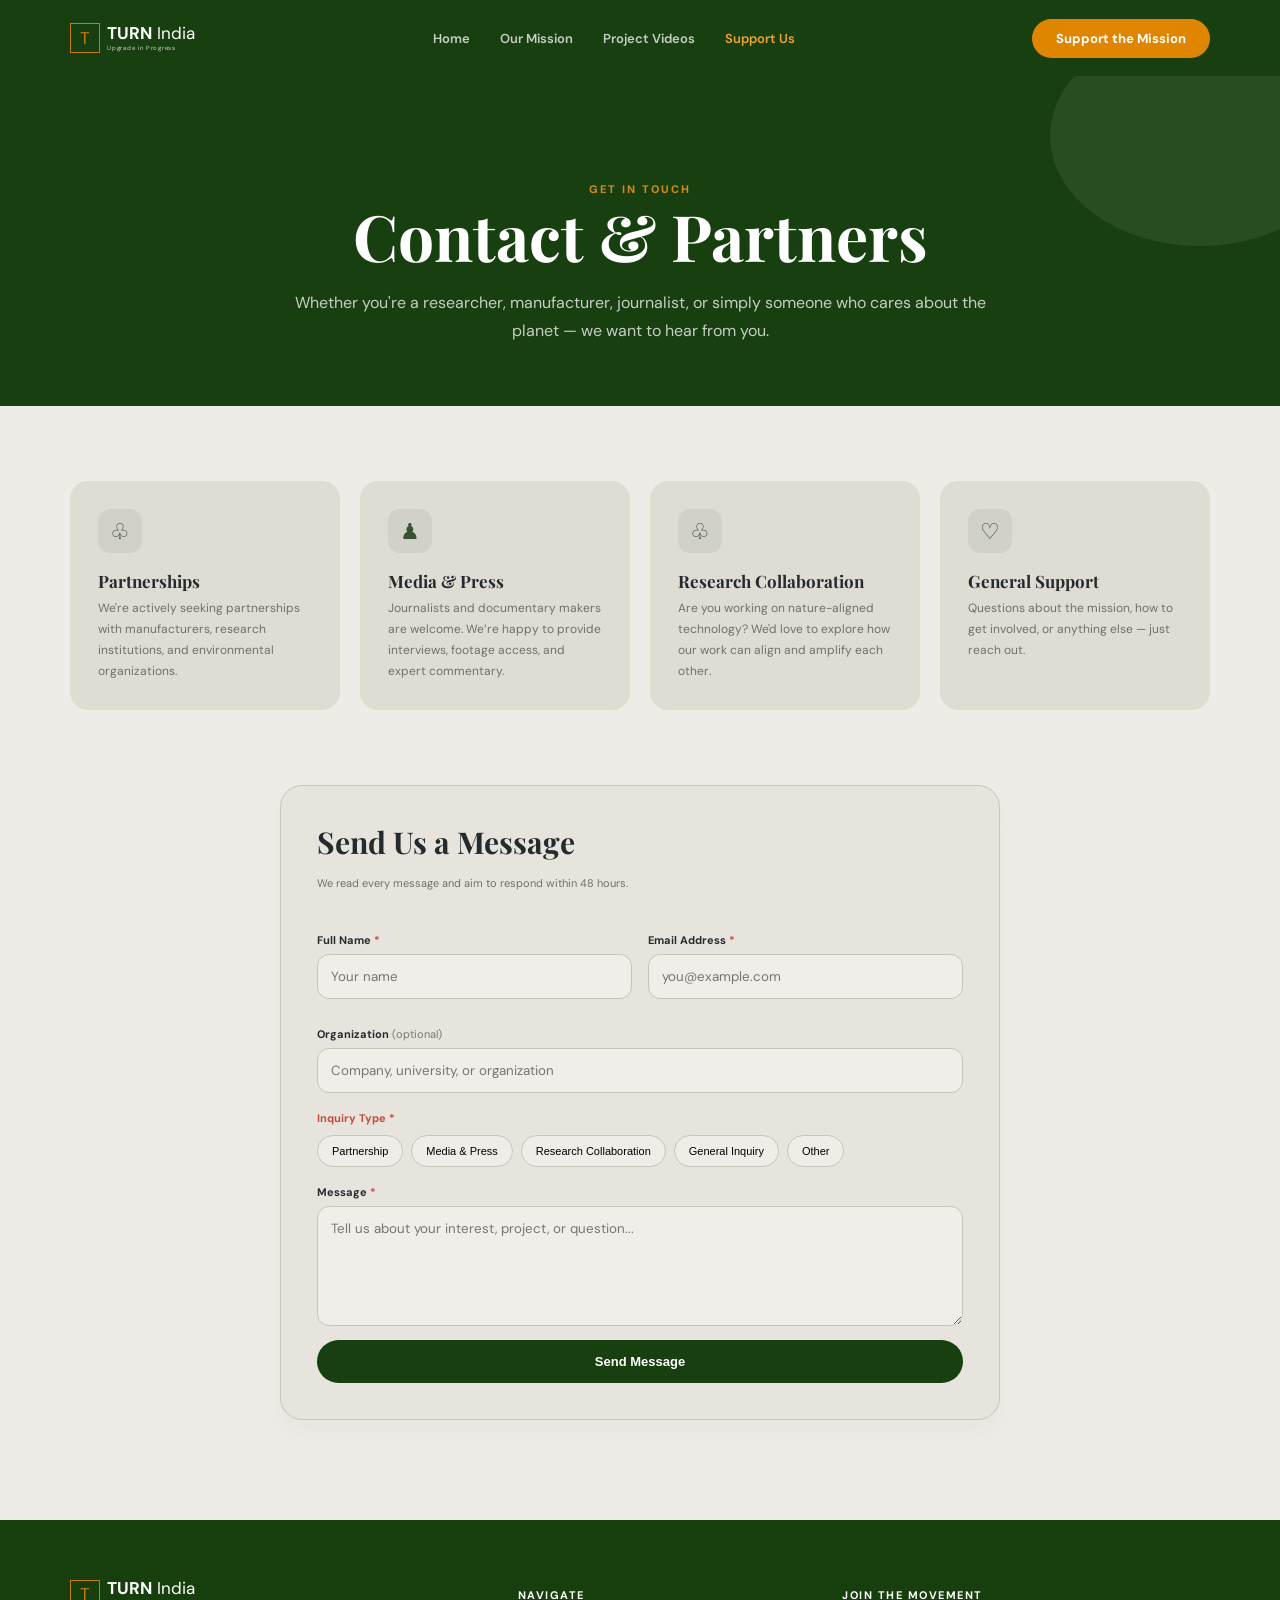
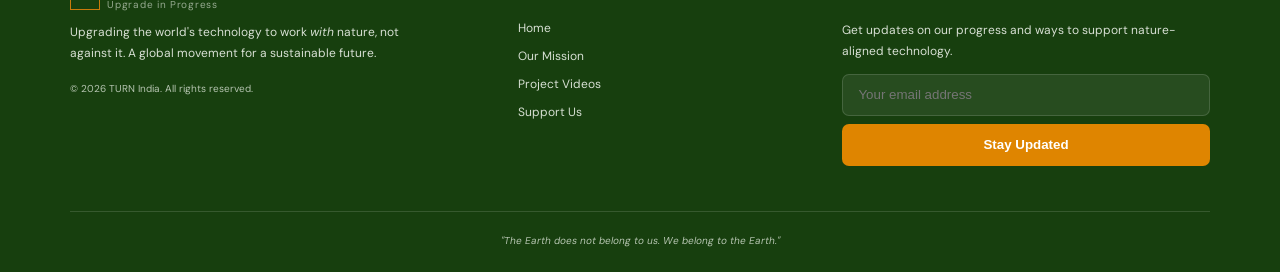
==== contact.html @ c49fe521 "HTML code set-up" ====
<!DOCTYPE html>
<html lang="en">
<head>
  <meta charset="UTF-8"><meta name="viewport" content="width=device-width, initial-scale=1.0">
  <title>Contact & Partners | TURN India</title>
  <meta content="width=device-width, initial-scale=1.0" name="viewport">
  <meta content="TURN India | Upgrade Technology Protect Nature." name="keywords">
  <meta content="A modern environmental technology movement." name="description">
  <!-- Favicon -->
  <link id="favicon" rel="shortcut icon" href="assets/favicon.png" type="image/x-png">
  <link rel="preconnect" href="https://fonts.googleapis.com"><link rel="preconnect" href="https://fonts.gstatic.com" crossorigin>
  <link href="https://fonts.googleapis.com/css2?family=DM+Sans:wght@400;500;600;700&family=Playfair+Display:wght@600;700;800&display=swap" rel="stylesheet">
  <link rel="stylesheet" href="assets/style.css">
</head>
<body>
<header class="navbar solid">
  <a class="brand" href="index.html"><span class="brand-mark">T</span><span><b>TURN</b> India<small>Upgrade in Progress</small></span></a>
  <button class="menu-toggle"><span></span><span></span></button>
  <nav><a href="index.html">Home</a><a href="index.html#mission">Our Mission</a><a href="index.html#project">Project Videos</a><a href="contact.html" class="active">Support Us</a></nav>
  <a class="btn btn-orange nav-cta" href="#message">Support the Mission</a>
</header>

<main>
<section class="contact-hero">
  <div class="shape"></div>
  <div class="center reveal">
    <span class="eyebrow">GET IN TOUCH</span><h1>Contact & Partners</h1>
    <p>Whether you're a researcher, manufacturer, journalist, or simply someone who cares about the planet — we want to hear from you.</p>
  </div>
</section>

<section class="contact-main section">
  <div class="contact-options">
    <div class="contact-option reveal"><div class="icon">♧</div><h3>Partnerships</h3><p>We're actively seeking partnerships with manufacturers, research institutions, and environmental organizations.</p></div>
    <div class="contact-option reveal delay-1"><div class="icon">♟</div><h3>Media & Press</h3><p>Journalists and documentary makers are welcome. We’re happy to provide interviews, footage access, and expert commentary.</p></div>
    <div class="contact-option reveal delay-2"><div class="icon">♧</div><h3>Research Collaboration</h3><p>Are you working on nature-aligned technology? We'd love to explore how our work can align and amplify each other.</p></div>
    <div class="contact-option reveal delay-3"><div class="icon">♡</div><h3>General Support</h3><p>Questions about the mission, how to get involved, or anything else — just reach out.</p></div>
  </div>

  <form id="message" class="contact-form reveal">
    <h2>Send Us a Message</h2><p>We read every message and aim to respond within 48 hours.</p>
    <div class="form-row"><label>Full Name <b>*</b><input type="text" name="name" placeholder="Your name" required></label><label>Email Address <b>*</b><input type="email" name="email" placeholder="you@example.com" required></label></div>
    <label>Organization <span>(optional)</span><input type="text" name="organization" placeholder="Company, university, or organization"></label>
    <div class="inquiry"><b>Inquiry Type *</b><div class="chips"><button type="button" data-type="Partnership">Partnership</button><button type="button" data-type="Media & Press">Media & Press</button><button type="button" data-type="Research Collaboration">Research Collaboration</button><button type="button" data-type="General Inquiry">General Inquiry</button><button type="button" data-type="Other">Other</button></div><input type="hidden" id="inquiryType" required></div>
    <label>Message <b>*</b><textarea name="message" placeholder="Tell us about your interest, project, or question..." required></textarea></label>
    <button class="btn btn-green full" type="submit">Send Message</button>
  </form>
</section>
</main>

<footer class="footer">
  <div class="footer-grid">
    <div><a class="brand" href="index.html"><span class="brand-mark">T</span><span><b>TURN</b> India<small>Upgrade in Progress</small></span></a><p>Upgrading the world's technology to work <i>with</i> nature, not against it. A global movement for a sustainable future.</p><small>© 2026 TURN India. All rights reserved.</small></div>
    <div><h4>NAVIGATE</h4><a href="index.html">Home</a><a href="index.html#mission">Our Mission</a><a href="index.html#project">Project Videos</a><a href="contact.html">Support Us</a></div>
    <div><h4>JOIN THE MOVEMENT</h4><p>Get updates on our progress and ways to support nature-aligned technology.</p><form class="newsletter"><input type="email" placeholder="Your email address" required><button>Stay Updated</button></form></div>
  </div><div class="footer-bottom"><i>"The Earth does not belong to us. We belong to the Earth."</i></div>
</footer>
<div class="toast" id="toast"></div>
<script src="https://code.jquery.com/jquery-3.7.1.min.js"></script><script src="assets/script.js"></script>
</body></html>
---- assets/style.css ----
*{box-sizing:border-box}html{scroll-behavior:smooth}:root{--green:#183f10;--green2:#245219;--cream:#eeece6;--cream2:#e4e0d7;--orange:#df8500;--text:#252a2d;--muted:#6e706d;--white:#fff}body{margin:0;font-family:"DM Sans",sans-serif;background:var(--cream);color:var(--text);overflow-x:hidden}h1,h2,h3{font-family:"Playfair Display",serif;line-height:1.04}h1{font-size:clamp(3rem,6vw,6.1rem);margin:.3rem 0 1.2rem}h2{font-size:clamp(2rem,3.8vw,3.6rem);margin:.35rem 0 1rem}p{line-height:1.75;color:var(--muted)}a{text-decoration:none;color:inherit}.navbar{height:76px;position:absolute;z-index:20;top:0;left:0;width:100%;padding:0 5.5%;display:flex;align-items:center;justify-content:space-between;color:#fff}.navbar.solid{position:relative;background:var(--green)}.brand{display:flex;align-items:center;gap:7px;font-size:17px;line-height:1}.brand-mark{width:30px;height:30px;border:1px solid currentColor;display:grid;place-items:center;color:#c97a0b}.brand small{display:block;font-size:6px;letter-spacing:.7px;margin-top:3px;opacity:.8}.navbar nav{display:flex;gap:30px;font-size:13px;font-weight:600}.navbar nav a{opacity:.75}.navbar nav a:hover,.navbar nav .active{opacity:1;color:#f3a229}.btn{border:0;border-radius:999px;padding:14px 28px;font-weight:700;font-size:13px;display:inline-flex;justify-content:center;align-items:center;cursor:pointer;transition:.3s transform,.3s box-shadow}.btn:hover{transform:translateY(-3px);box-shadow:0 10px 24px #0002}.btn-orange{background:var(--orange);color:#fff}.btn-green{background:var(--green);color:#fff}.btn-outline{border:1px solid #fff;background:#ffffff08;color:#fff}.nav-cta{padding:11px 24px}.nav-contact{display:none}.menu-toggle{display:none;background:none;border:0}.hero{min-height:680px;height:100vh;max-height:850px;color:#fff;position:relative;display:grid;place-items:center;text-align:center;overflow:hidden}.hero-bg{position:absolute;inset:0;background:url("https://images.unsplash.com/photo-1448375240586-882707db888b?auto=format&fit=crop&w=2200&q=90") center/cover;animation:slowZoom 18s ease-in-out infinite alternate}.hero-overlay{position:absolute;inset:0;background:linear-gradient(90deg,#12390cdd,#12390c99),radial-gradient(circle at 70% 40%,transparent,#061b06aa)}.hero-content{position:relative;z-index:2;max-width:820px;padding:100px 20px 30px}.hero-content p,.contact-hero p{max-width:700px;margin:auto;color:#f5f5f5c9;font-size:16px}.eyebrow{font-size:11px;color:#d38a1c;letter-spacing:2px;font-weight:800}.hero-actions{display:flex;gap:14px;justify-content:center;margin-top:30px}.scroll-note{position:absolute;bottom:30px;font-size:8px;letter-spacing:2px;opacity:.8}.scroll-note span{display:block;height:35px;border-left:1px solid #fff;margin:8px auto 0}.section{padding:100px max(5.5vw,28px)}.challenge{background:var(--cream);position:relative}.wave-top:before,.wave-both:before{content:"";position:absolute;top:-22px;left:-2%;width:104%;height:45px;background:var(--cream);border-radius:50% 48% 0 0/100% 100% 0 0}.two-col{display:grid;grid-template-columns:1fr 1fr;gap:70px;max-width:1200px;margin:auto}.two-col article{max-width:530px}.two-col blockquote{margin:20px 0;padding:0 0 0 18px;border-left:3px solid var(--orange);font:600 italic 20px/1.45 "Playfair Display",serif;color:#405040}.two-col blockquote.green{border-color:#3c5e27}.story-image{width:100%;height:235px;object-fit:cover;border-radius:13px;margin-top:20px}.dark-section{position:relative;background:linear-gradient(135deg,#173e0f,#214d18);color:#fff}.dark-section h2{color:#fff}.project{padding-bottom:120px}.center{text-align:center}.video-card{max-width:900px;height:500px;margin:40px auto 18px;background:#111316;border-radius:13px;display:grid;place-content:center;text-align:center;position:relative;overflow:hidden;box-shadow:0 20px 50px #0004}.video-card p{color:#9a9a9a;font-size:12px}.play-button{width:72px;height:72px;border-radius:50%;border:1px solid var(--orange);background:#d47a0818;color:var(--orange);font-size:22px;margin:auto;cursor:pointer;transition:.3s}.play-button:hover{transform:scale(1.12);background:#d47a0830}.video-caption{text-align:center;color:#d4d4d4;font-size:11px;max-width:500px;margin:auto}.stats{padding-top:75px;padding-bottom:75px}.stats-grid{display:grid;grid-template-columns:repeat(4,1fr);max-width:1100px;margin:55px auto 0;text-align:center}.stat strong{display:block;font:700 40px "Playfair Display",serif;color:#b97619}.stat span{font-size:10px;color:#777}.support{display:grid;grid-template-columns:1.2fr .8fr;gap:90px;align-items:center;position:relative;background:var(--cream2)}.support-copy{max-width:680px}.support-card{background:#f4f1eb;padding:40px;border-radius:14px;text-align:center;box-shadow:0 10px 24px #0002}.support-card h3{font-size:25px}.support-card small{font-size:9px;color:#777;display:block;margin-top:14px}.full{width:100%}.footer{background:#173f0e;color:#fff;padding:60px 5.5% 25px}.footer-grid{display:grid;grid-template-columns:1.2fr .8fr 1.2fr;gap:80px;max-width:1400px;margin:auto}.footer p{font-size:12px;color:#d8e0d4}.footer small{font-size:10px;color:#b6c5b1}.footer h4{font-size:11px;letter-spacing:1.5px;margin:8px 0 18px}.footer-grid>div:nth-child(2) a{display:block;font-size:12px;margin:12px 0;color:#d6dfd2}.newsletter{display:grid;gap:8px}.newsletter input{height:42px;border:1px solid #ffffff24;background:#ffffff12;border-radius:7px;padding:0 15px;color:#fff}.newsletter button{height:42px;border:0;border-radius:7px;background:var(--orange);color:#fff;font-weight:700;cursor:pointer}.footer-bottom{border-top:1px solid #ffffff22;margin-top:45px;padding-top:22px;text-align:center;font-size:10px;color:#b6c5b1}.contact-hero{min-height:330px;background:var(--green);color:#fff;display:grid;place-items:center;position:relative;overflow:hidden;padding:100px 20px 60px}.contact-hero h1{font-size:clamp(3rem,5vw,5.4rem)}.contact-hero .shape{position:absolute;width:300px;height:220px;border-radius:50%;right:-70px;top:-50px;background:#ffffff12}.contact-main{background:var(--cream);padding-top:75px}.contact-options{display:grid;grid-template-columns:repeat(4,1fr);gap:20px;max-width:1300px;margin:0 auto 75px}.contact-option{background:#dfdcd4;padding:28px;border-radius:18px;min-height:220px;transition:.3s}.contact-option:hover{transform:translateY(-7px);box-shadow:0 15px 30px #0001}.contact-option .icon{width:44px;height:44px;border-radius:12px;background:#d1d0c9;color:#38512f;display:grid;place-items:center;font-size:22px}.contact-option h3{font-size:17px;margin:20px 0 7px}.contact-option p{font-size:12px;margin:0}.contact-form{max-width:720px;margin:auto;border:1px solid #c9c5ba;border-radius:22px;padding:36px;background:#e7e4dd;box-shadow:0 12px 25px #00000008}.contact-form h2{font-size:30px}.contact-form>p{font-size:11px;margin-bottom:25px}.contact-form label{display:block;font-size:11px;font-weight:700;margin:14px 0}.contact-form b{color:#c54b3f}.contact-form label span{font-weight:400;color:#777}.form-row{display:grid;grid-template-columns:1fr 1fr;gap:16px}.contact-form input,.contact-form textarea{display:block;width:100%;border:1px solid #c7c3ba;background:#f0eee9;border-radius:12px;margin-top:7px;padding:13px;color:#333;font-family:inherit}.contact-form textarea{height:120px;resize:vertical}.inquiry{font-size:11px;margin:18px 0}.chips{display:flex;flex-wrap:wrap;gap:8px;margin-top:10px}.chips button{border:1px solid #c9c5bc;background:#efede8;border-radius:999px;padding:9px 14px;font-size:11px;cursor:pointer;transition:.25s}.chips button.selected{background:var(--green);color:#fff;border-color:var(--green)}.toast{position:fixed;right:25px;bottom:25px;background:#173f0e;color:#fff;padding:15px 22px;border-radius:10px;transform:translateY(100px);opacity:0;transition:.35s;z-index:100}.toast.show{transform:translateY(0);opacity:1}.reveal{opacity:0;transform:translateY(30px);transition:opacity .8s ease,transform .8s ease}.reveal.visible{opacity:1;transform:none}.delay-1{transition-delay:.12s}.delay-2{transition-delay:.24s}.delay-3{transition-delay:.36s}@keyframes slowZoom{from{transform:scale(1)}to{transform:scale(1.1)}}@media(max-width:900px){.navbar{padding:0 25px}.navbar nav{position:fixed;top:76px;left:0;right:0;background:#173f0e;display:none;flex-direction:column;padding:25px}.navbar nav.open{display:flex}.menu-toggle{display:block}.menu-toggle span{display:block;width:24px;border-top:2px solid #fff;margin:5px}.nav-cta{display:none}.two-col,.support{grid-template-columns:1fr;gap:50px}.contact-options{grid-template-columns:1fr 1fr}.stats-grid{grid-template-columns:1fr 1fr;gap:35px}.footer-grid{grid-template-columns:1fr 1fr;gap:45px}.footer-grid>div:last-child{grid-column:1/-1}.video-card{height:390px}}@media(max-width:600px){h1{font-size:3rem}.section{padding:70px 22px}.hero{min-height:640px}.hero-content p{font-size:14px}.hero-actions{flex-direction:column;align-items:center}.btn{min-width:210px}.contact-options{grid-template-columns:1fr}.form-row{grid-template-columns:1fr}.contact-form{padding:25px 18px}.footer-grid{grid-template-columns:1fr}.footer-grid>div:last-child{grid-column:auto}.video-card{height:300px}.navbar nav{gap:20px}.story-image{height:200px}.support-card{padding:30px 20px}}
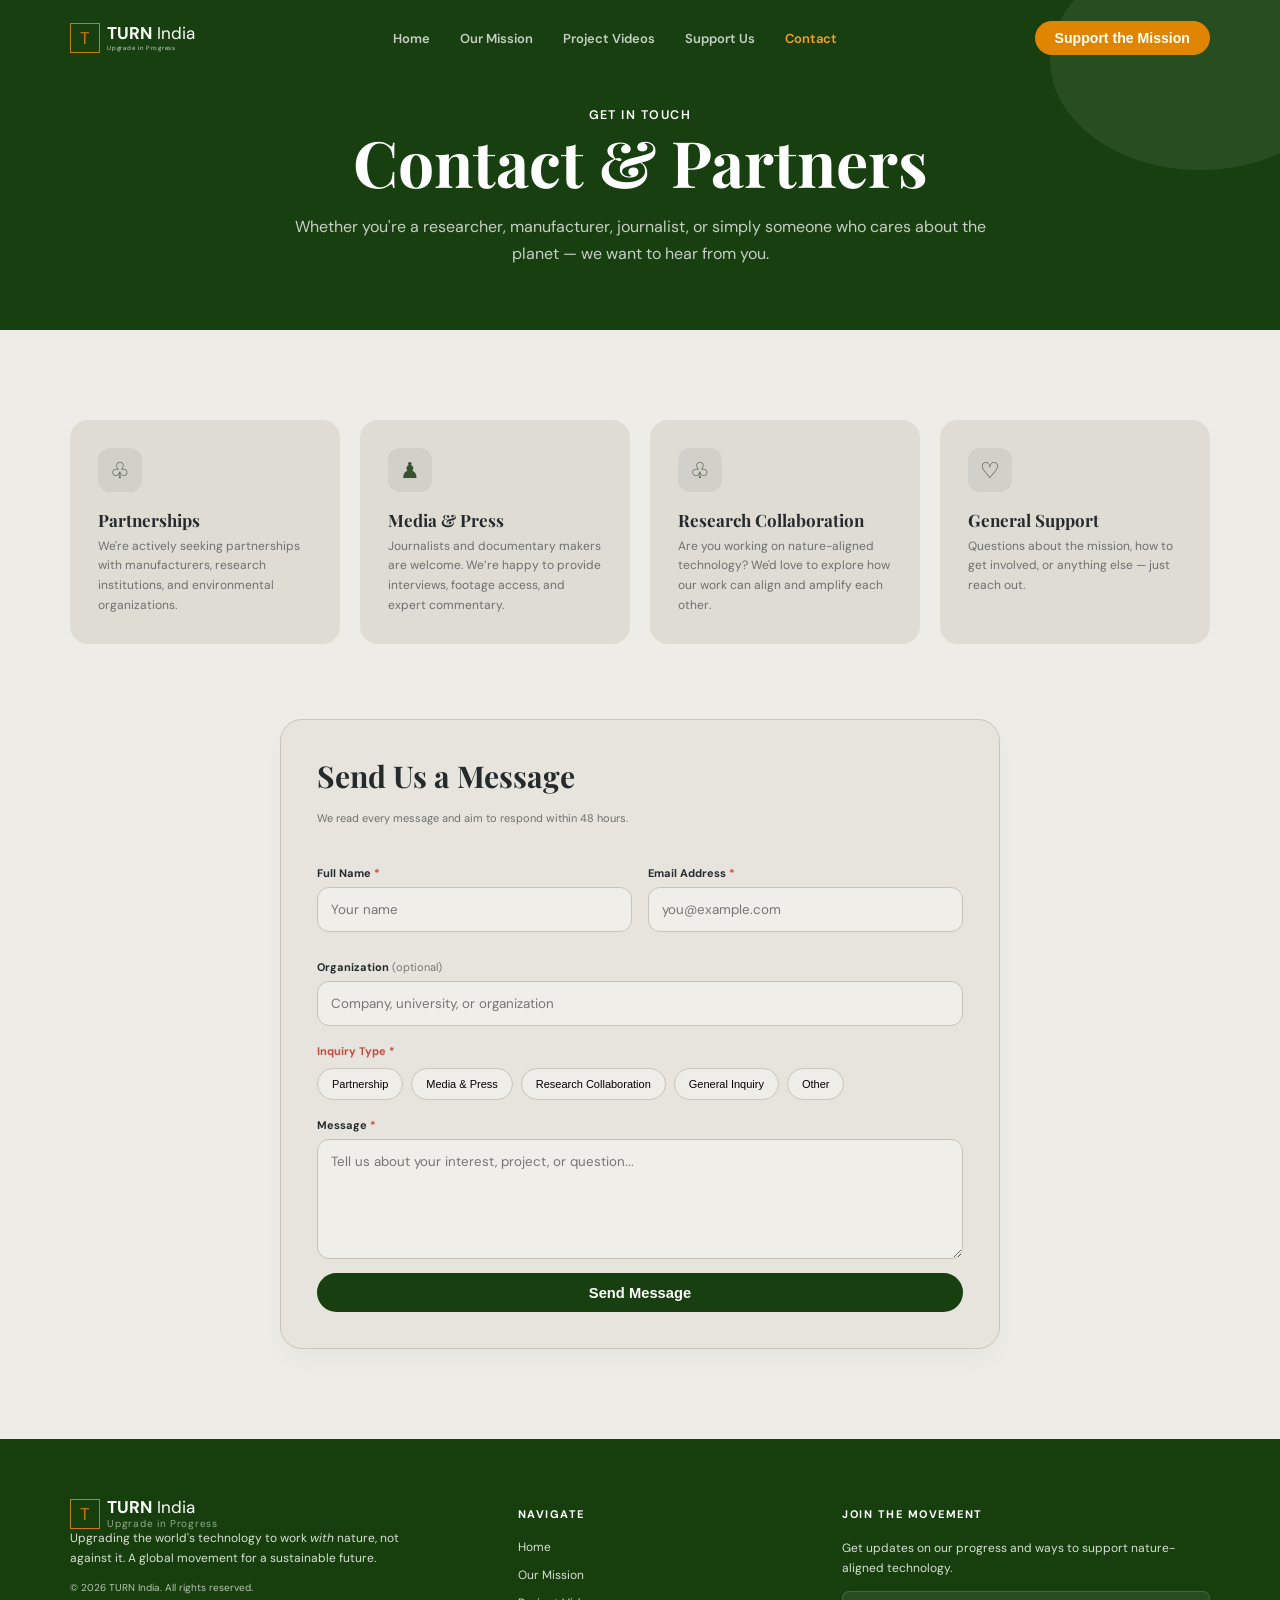
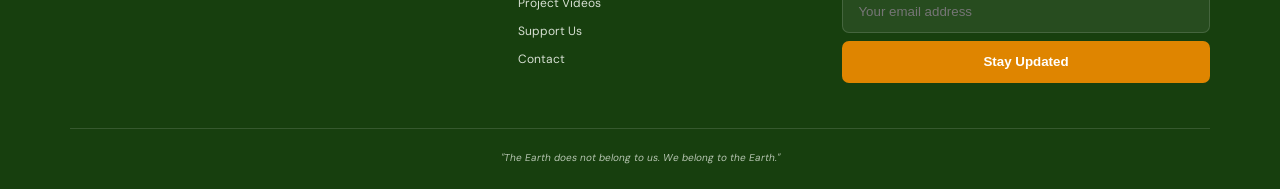
==== commit 7781df64: "Add project files and media" ====
--- a/contact.html
+++ b/contact.html
@@ -1,60 +1,148 @@
 <!DOCTYPE html>
 <html lang="en">
+
 <head>
-  <meta charset="UTF-8"><meta name="viewport" content="width=device-width, initial-scale=1.0">
+  <meta charset="UTF-8">
+  <meta name="viewport" content="width=device-width, initial-scale=1.0">
   <title>Contact & Partners | TURN India</title>
   <meta content="width=device-width, initial-scale=1.0" name="viewport">
   <meta content="TURN India | Upgrade Technology Protect Nature." name="keywords">
   <meta content="A modern environmental technology movement." name="description">
   <!-- Favicon -->
   <link id="favicon" rel="shortcut icon" href="assets/favicon.png" type="image/x-png">
-  <link rel="preconnect" href="https://fonts.googleapis.com"><link rel="preconnect" href="https://fonts.gstatic.com" crossorigin>
-  <link href="https://fonts.googleapis.com/css2?family=DM+Sans:wght@400;500;600;700&family=Playfair+Display:wght@600;700;800&display=swap" rel="stylesheet">
+  <link rel="preconnect" href="https://fonts.googleapis.com">
+  <link rel="preconnect" href="https://fonts.gstatic.com" crossorigin>
+  <link
+    href="https://fonts.googleapis.com/css2?family=DM+Sans:wght@400;500;600;700&family=Playfair+Display:wght@600;700;800&display=swap"
+    rel="stylesheet">
   <link rel="stylesheet" href="assets/style.css">
 </head>
+
 <body>
-<header class="navbar solid">
-  <a class="brand" href="index.html"><span class="brand-mark">T</span><span><b>TURN</b> India<small>Upgrade in Progress</small></span></a>
-  <button class="menu-toggle"><span></span><span></span></button>
-  <nav><a href="index.html">Home</a><a href="index.html#mission">Our Mission</a><a href="index.html#project">Project Videos</a><a href="contact.html" class="active">Support Us</a></nav>
-  <a class="btn btn-orange nav-cta" href="#message">Support the Mission</a>
-</header>
+  <header class="navbar">
+    <!-- <header class="navbar solid"></header> -->
+    <a class="brand" href="index.html"><span class="brand-mark">T</span><span><b>TURN</b> India<small>Upgrade in
+          Progress</small></span></a>
+    <button class="menu-toggle"><span></span><span></span></button>
+    <nav>
+      <a href="index.html">Home</a>
+      <a href="mission.html">Our Mission</a>
+      <a href="videos.html">Project Videos</a>
+      <a href="support.html">Support Us</a>
+      <a href="contact.html"  class="active">Contact</a>
+    </nav>
+      
+    <a class="btn btn-orange nav-cta" href="support.html">Support the Mission</a>
+  </header>
 
-<main>
-<section class="contact-hero">
-  <div class="shape"></div>
-  <div class="center reveal">
-    <span class="eyebrow">GET IN TOUCH</span><h1>Contact & Partners</h1>
-    <p>Whether you're a researcher, manufacturer, journalist, or simply someone who cares about the planet — we want to hear from you.</p>
-  </div>
-</section>
+  <main>
+    <section class="contact-hero">
+      <div class="shape"></div>
+      <div class="center reveal">
+        <span class="eyebrow">GET IN TOUCH</span>
+        <h1>Contact & Partners</h1>
+        <p>Whether you're a researcher, manufacturer, journalist, or simply someone who cares about the planet — we want
+          to hear from you.</p>
+      </div>
+    </section>
 
-<section class="contact-main section">
-  <div class="contact-options">
-    <div class="contact-option reveal"><div class="icon">♧</div><h3>Partnerships</h3><p>We're actively seeking partnerships with manufacturers, research institutions, and environmental organizations.</p></div>
-    <div class="contact-option reveal delay-1"><div class="icon">♟</div><h3>Media & Press</h3><p>Journalists and documentary makers are welcome. We’re happy to provide interviews, footage access, and expert commentary.</p></div>
-    <div class="contact-option reveal delay-2"><div class="icon">♧</div><h3>Research Collaboration</h3><p>Are you working on nature-aligned technology? We'd love to explore how our work can align and amplify each other.</p></div>
-    <div class="contact-option reveal delay-3"><div class="icon">♡</div><h3>General Support</h3><p>Questions about the mission, how to get involved, or anything else — just reach out.</p></div>
-  </div>
+    <section class="contact-main section">
+      <div class="contact-options">
+        <div class="contact-option reveal">
+          <div class="icon">♧</div>
+          <h3>Partnerships</h3>
+          <p>We're actively seeking partnerships with manufacturers, research institutions, and environmental
+            organizations.</p>
+        </div>
+        <div class="contact-option reveal delay-1">
+          <div class="icon">♟</div>
+          <h3>Media & Press</h3>
+          <p>Journalists and documentary makers are welcome. We’re happy to provide interviews, footage access, and
+            expert commentary.</p>
+        </div>
+        <div class="contact-option reveal delay-2">
+          <div class="icon">♧</div>
+          <h3>Research Collaboration</h3>
+          <p>Are you working on nature-aligned technology? We'd love to explore how our work can align and amplify each
+            other.</p>
+        </div>
+        <div class="contact-option reveal delay-3">
+          <div class="icon">♡</div>
+          <h3>General Support</h3>
+          <p>Questions about the mission, how to get involved, or anything else — just reach out.</p>
+        </div>
+      </div>
 
-  <form id="message" class="contact-form reveal">
-    <h2>Send Us a Message</h2><p>We read every message and aim to respond within 48 hours.</p>
-    <div class="form-row"><label>Full Name <b>*</b><input type="text" name="name" placeholder="Your name" required></label><label>Email Address <b>*</b><input type="email" name="email" placeholder="you@example.com" required></label></div>
-    <label>Organization <span>(optional)</span><input type="text" name="organization" placeholder="Company, university, or organization"></label>
-    <div class="inquiry"><b>Inquiry Type *</b><div class="chips"><button type="button" data-type="Partnership">Partnership</button><button type="button" data-type="Media & Press">Media & Press</button><button type="button" data-type="Research Collaboration">Research Collaboration</button><button type="button" data-type="General Inquiry">General Inquiry</button><button type="button" data-type="Other">Other</button></div><input type="hidden" id="inquiryType" required></div>
-    <label>Message <b>*</b><textarea name="message" placeholder="Tell us about your interest, project, or question..." required></textarea></label>
-    <button class="btn btn-green full" type="submit">Send Message</button>
-  </form>
-</section>
-</main>
+      <form id="message" class="contact-form reveal">
+        <h2>Send Us a Message</h2>
+        <p>We read every message and aim to respond within 48 hours.</p>
+        <div class="form-row"><label>Full Name <b>*</b><input type="text" name="name" placeholder="Your name"
+              required></label><label>Email Address <b>*</b><input type="email" name="email"
+              placeholder="you@example.com" required></label></div>
+        <label>Organization <span>(optional)</span><input type="text" name="organization"
+            placeholder="Company, university, or organization"></label>
+        <div class="inquiry"><b>Inquiry Type *</b>
+          <div class="chips"><button type="button" data-type="Partnership">Partnership</button><button type="button"
+              data-type="Media & Press">Media & Press</button><button type="button"
+              data-type="Research Collaboration">Research Collaboration</button><button type="button"
+              data-type="General Inquiry">General Inquiry</button><button type="button" data-type="Other">Other</button>
+          </div><input type="hidden" id="inquiryType" required>
+        </div>
+        <label>Message <b>*</b><textarea name="message"
+            placeholder="Tell us about your interest, project, or question..." required></textarea></label>
+        <button class="btn btn-green full" type="submit">Send Message</button>
+      </form>
+    </section>
+  </main>
 
-<footer class="footer">
-  <div class="footer-grid">
-    <div><a class="brand" href="index.html"><span class="brand-mark">T</span><span><b>TURN</b> India<small>Upgrade in Progress</small></span></a><p>Upgrading the world's technology to work <i>with</i> nature, not against it. A global movement for a sustainable future.</p><small>© 2026 TURN India. All rights reserved.</small></div>
-    <div><h4>NAVIGATE</h4><a href="index.html">Home</a><a href="index.html#mission">Our Mission</a><a href="index.html#project">Project Videos</a><a href="contact.html">Support Us</a></div>
-    <div><h4>JOIN THE MOVEMENT</h4><p>Get updates on our progress and ways to support nature-aligned technology.</p><form class="newsletter"><input type="email" placeholder="Your email address" required><button>Stay Updated</button></form></div>
-  </div><div class="footer-bottom"><i>"The Earth does not belong to us. We belong to the Earth."</i></div>
-</footer>
-<div class="toast" id="toast"></div>
-<script src="https://code.jquery.com/jquery-3.7.1.min.js"></script><script src="assets/script.js"></script>
-</body></html>+  <!-- <footer class="footer">
+    <div class="footer-grid">
+      <div><a class="brand" href="index.html"><span class="brand-mark">T</span><span><b>TURN</b> India<small>Upgrade in
+              Progress</small></span></a>
+        <p>Upgrading the world's technology to work <i>with</i> nature, not against it. A global movement for a
+          sustainable future.</p><small>© 2026 TURN India. All rights reserved.</small>
+      </div>
+      <div>
+        <h4>NAVIGATE</h4><a href="index.html">Home</a><a href="index.html#mission">Our Mission</a><a
+          href="index.html#project">Project Videos</a><a href="contact.html">Support Us</a>
+      </div>
+      <div>
+        <h4>JOIN THE MOVEMENT</h4>
+        <p>Get updates on our progress and ways to support nature-aligned technology.</p>
+        <form class="newsletter"><input type="email" placeholder="Your email address" required><button>Stay
+            Updated</button></form>
+      </div>
+    </div>
+    <div class="footer-bottom"><i>"The Earth does not belong to us. We belong to the Earth."</i></div>
+  </footer> -->
+  <footer class="footer">
+    <div class="footer-grid">
+      <div><a class="brand" href="index.html"><span class="brand-mark">T</span><span><b>TURN</b> India<small>Upgrade in
+              Progress</small></span></a>
+        <p>Upgrading the world's technology to work <i>with</i> nature, not against it. A global movement for a
+          sustainable future.</p><small>© 2026 TURN India. All rights reserved.</small>
+      </div>
+      <div>
+        <h4>NAVIGATE</h4>
+        <a href="index.html">Home</a>
+        <a href="mission.html">Our Mission</a>
+        <a href="videos.html">Project Videos</a>
+          <a href="support.html">Support Us</a>
+          <a href="contact.html">Contact</a>
+      </div>
+      <div>
+        <h4>JOIN THE MOVEMENT</h4>
+        <p>Get updates on our progress and ways to support nature-aligned technology.</p>
+        <form class="newsletter"><input type="email" placeholder="Your email address" required><button>Stay
+            Updated</button></form>
+      </div>
+    </div>
+    <div class="footer-bottom"><i>"The Earth does not belong to us. We belong to the Earth."</i></div>
+  </footer>
+  <div class="toast" id="toast"></div>
+  <div class="toast" id="toast"></div>
+  <script src="https://code.jquery.com/jquery-3.7.1.min.js"></script>
+  <script src="assets/script.js"></script>
+</body>
+
+</html>
--- a/assets/style.css
+++ b/assets/style.css
@@ -1 +1,1428 @@
-*{box-sizing:border-box}html{scroll-behavior:smooth}:root{--green:#183f10;--green2:#245219;--cream:#eeece6;--cream2:#e4e0d7;--orange:#df8500;--text:#252a2d;--muted:#6e706d;--white:#fff}body{margin:0;font-family:"DM Sans",sans-serif;background:var(--cream);color:var(--text);overflow-x:hidden}h1,h2,h3{font-family:"Playfair Display",serif;line-height:1.04}h1{font-size:clamp(3rem,6vw,6.1rem);margin:.3rem 0 1.2rem}h2{font-size:clamp(2rem,3.8vw,3.6rem);margin:.35rem 0 1rem}p{line-height:1.75;color:var(--muted)}a{text-decoration:none;color:inherit}.navbar{height:76px;position:absolute;z-index:20;top:0;left:0;width:100%;padding:0 5.5%;display:flex;align-items:center;justify-content:space-between;color:#fff}.navbar.solid{position:relative;background:var(--green)}.brand{display:flex;align-items:center;gap:7px;font-size:17px;line-height:1}.brand-mark{width:30px;height:30px;border:1px solid currentColor;display:grid;place-items:center;color:#c97a0b}.brand small{display:block;font-size:6px;letter-spacing:.7px;margin-top:3px;opacity:.8}.navbar nav{display:flex;gap:30px;font-size:13px;font-weight:600}.navbar nav a{opacity:.75}.navbar nav a:hover,.navbar nav .active{opacity:1;color:#f3a229}.btn{border:0;border-radius:999px;padding:14px 28px;font-weight:700;font-size:13px;display:inline-flex;justify-content:center;align-items:center;cursor:pointer;transition:.3s transform,.3s box-shadow}.btn:hover{transform:translateY(-3px);box-shadow:0 10px 24px #0002}.btn-orange{background:var(--orange);color:#fff}.btn-green{background:var(--green);color:#fff}.btn-outline{border:1px solid #fff;background:#ffffff08;color:#fff}.nav-cta{padding:11px 24px}.nav-contact{display:none}.menu-toggle{display:none;background:none;border:0}.hero{min-height:680px;height:100vh;max-height:850px;color:#fff;position:relative;display:grid;place-items:center;text-align:center;overflow:hidden}.hero-bg{position:absolute;inset:0;background:url("https://images.unsplash.com/photo-1448375240586-882707db888b?auto=format&fit=crop&w=2200&q=90") center/cover;animation:slowZoom 18s ease-in-out infinite alternate}.hero-overlay{position:absolute;inset:0;background:linear-gradient(90deg,#12390cdd,#12390c99),radial-gradient(circle at 70% 40%,transparent,#061b06aa)}.hero-content{position:relative;z-index:2;max-width:820px;padding:100px 20px 30px}.hero-content p,.contact-hero p{max-width:700px;margin:auto;color:#f5f5f5c9;font-size:16px}.eyebrow{font-size:11px;color:#d38a1c;letter-spacing:2px;font-weight:800}.hero-actions{display:flex;gap:14px;justify-content:center;margin-top:30px}.scroll-note{position:absolute;bottom:30px;font-size:8px;letter-spacing:2px;opacity:.8}.scroll-note span{display:block;height:35px;border-left:1px solid #fff;margin:8px auto 0}.section{padding:100px max(5.5vw,28px)}.challenge{background:var(--cream);position:relative}.wave-top:before,.wave-both:before{content:"";position:absolute;top:-22px;left:-2%;width:104%;height:45px;background:var(--cream);border-radius:50% 48% 0 0/100% 100% 0 0}.two-col{display:grid;grid-template-columns:1fr 1fr;gap:70px;max-width:1200px;margin:auto}.two-col article{max-width:530px}.two-col blockquote{margin:20px 0;padding:0 0 0 18px;border-left:3px solid var(--orange);font:600 italic 20px/1.45 "Playfair Display",serif;color:#405040}.two-col blockquote.green{border-color:#3c5e27}.story-image{width:100%;height:235px;object-fit:cover;border-radius:13px;margin-top:20px}.dark-section{position:relative;background:linear-gradient(135deg,#173e0f,#214d18);color:#fff}.dark-section h2{color:#fff}.project{padding-bottom:120px}.center{text-align:center}.video-card{max-width:900px;height:500px;margin:40px auto 18px;background:#111316;border-radius:13px;display:grid;place-content:center;text-align:center;position:relative;overflow:hidden;box-shadow:0 20px 50px #0004}.video-card p{color:#9a9a9a;font-size:12px}.play-button{width:72px;height:72px;border-radius:50%;border:1px solid var(--orange);background:#d47a0818;color:var(--orange);font-size:22px;margin:auto;cursor:pointer;transition:.3s}.play-button:hover{transform:scale(1.12);background:#d47a0830}.video-caption{text-align:center;color:#d4d4d4;font-size:11px;max-width:500px;margin:auto}.stats{padding-top:75px;padding-bottom:75px}.stats-grid{display:grid;grid-template-columns:repeat(4,1fr);max-width:1100px;margin:55px auto 0;text-align:center}.stat strong{display:block;font:700 40px "Playfair Display",serif;color:#b97619}.stat span{font-size:10px;color:#777}.support{display:grid;grid-template-columns:1.2fr .8fr;gap:90px;align-items:center;position:relative;background:var(--cream2)}.support-copy{max-width:680px}.support-card{background:#f4f1eb;padding:40px;border-radius:14px;text-align:center;box-shadow:0 10px 24px #0002}.support-card h3{font-size:25px}.support-card small{font-size:9px;color:#777;display:block;margin-top:14px}.full{width:100%}.footer{background:#173f0e;color:#fff;padding:60px 5.5% 25px}.footer-grid{display:grid;grid-template-columns:1.2fr .8fr 1.2fr;gap:80px;max-width:1400px;margin:auto}.footer p{font-size:12px;color:#d8e0d4}.footer small{font-size:10px;color:#b6c5b1}.footer h4{font-size:11px;letter-spacing:1.5px;margin:8px 0 18px}.footer-grid>div:nth-child(2) a{display:block;font-size:12px;margin:12px 0;color:#d6dfd2}.newsletter{display:grid;gap:8px}.newsletter input{height:42px;border:1px solid #ffffff24;background:#ffffff12;border-radius:7px;padding:0 15px;color:#fff}.newsletter button{height:42px;border:0;border-radius:7px;background:var(--orange);color:#fff;font-weight:700;cursor:pointer}.footer-bottom{border-top:1px solid #ffffff22;margin-top:45px;padding-top:22px;text-align:center;font-size:10px;color:#b6c5b1}.contact-hero{min-height:330px;background:var(--green);color:#fff;display:grid;place-items:center;position:relative;overflow:hidden;padding:100px 20px 60px}.contact-hero h1{font-size:clamp(3rem,5vw,5.4rem)}.contact-hero .shape{position:absolute;width:300px;height:220px;border-radius:50%;right:-70px;top:-50px;background:#ffffff12}.contact-main{background:var(--cream);padding-top:75px}.contact-options{display:grid;grid-template-columns:repeat(4,1fr);gap:20px;max-width:1300px;margin:0 auto 75px}.contact-option{background:#dfdcd4;padding:28px;border-radius:18px;min-height:220px;transition:.3s}.contact-option:hover{transform:translateY(-7px);box-shadow:0 15px 30px #0001}.contact-option .icon{width:44px;height:44px;border-radius:12px;background:#d1d0c9;color:#38512f;display:grid;place-items:center;font-size:22px}.contact-option h3{font-size:17px;margin:20px 0 7px}.contact-option p{font-size:12px;margin:0}.contact-form{max-width:720px;margin:auto;border:1px solid #c9c5ba;border-radius:22px;padding:36px;background:#e7e4dd;box-shadow:0 12px 25px #00000008}.contact-form h2{font-size:30px}.contact-form>p{font-size:11px;margin-bottom:25px}.contact-form label{display:block;font-size:11px;font-weight:700;margin:14px 0}.contact-form b{color:#c54b3f}.contact-form label span{font-weight:400;color:#777}.form-row{display:grid;grid-template-columns:1fr 1fr;gap:16px}.contact-form input,.contact-form textarea{display:block;width:100%;border:1px solid #c7c3ba;background:#f0eee9;border-radius:12px;margin-top:7px;padding:13px;color:#333;font-family:inherit}.contact-form textarea{height:120px;resize:vertical}.inquiry{font-size:11px;margin:18px 0}.chips{display:flex;flex-wrap:wrap;gap:8px;margin-top:10px}.chips button{border:1px solid #c9c5bc;background:#efede8;border-radius:999px;padding:9px 14px;font-size:11px;cursor:pointer;transition:.25s}.chips button.selected{background:var(--green);color:#fff;border-color:var(--green)}.toast{position:fixed;right:25px;bottom:25px;background:#173f0e;color:#fff;padding:15px 22px;border-radius:10px;transform:translateY(100px);opacity:0;transition:.35s;z-index:100}.toast.show{transform:translateY(0);opacity:1}.reveal{opacity:0;transform:translateY(30px);transition:opacity .8s ease,transform .8s ease}.reveal.visible{opacity:1;transform:none}.delay-1{transition-delay:.12s}.delay-2{transition-delay:.24s}.delay-3{transition-delay:.36s}@keyframes slowZoom{from{transform:scale(1)}to{transform:scale(1.1)}}@media(max-width:900px){.navbar{padding:0 25px}.navbar nav{position:fixed;top:76px;left:0;right:0;background:#173f0e;display:none;flex-direction:column;padding:25px}.navbar nav.open{display:flex}.menu-toggle{display:block}.menu-toggle span{display:block;width:24px;border-top:2px solid #fff;margin:5px}.nav-cta{display:none}.two-col,.support{grid-template-columns:1fr;gap:50px}.contact-options{grid-template-columns:1fr 1fr}.stats-grid{grid-template-columns:1fr 1fr;gap:35px}.footer-grid{grid-template-columns:1fr 1fr;gap:45px}.footer-grid>div:last-child{grid-column:1/-1}.video-card{height:390px}}@media(max-width:600px){h1{font-size:3rem}.section{padding:70px 22px}.hero{min-height:640px}.hero-content p{font-size:14px}.hero-actions{flex-direction:column;align-items:center}.btn{min-width:210px}.contact-options{grid-template-columns:1fr}.form-row{grid-template-columns:1fr}.contact-form{padding:25px 18px}.footer-grid{grid-template-columns:1fr}.footer-grid>div:last-child{grid-column:auto}.video-card{height:300px}.navbar nav{gap:20px}.story-image{height:200px}.support-card{padding:30px 20px}}
+* {
+    box-sizing: border-box
+}
+
+html {
+    scroll-behavior: smooth
+}
+
+:root {
+    --green: #183f10;
+    --green2: #245219;
+    --cream: #eeece6;
+    --cream2: #e4e0d7;
+    --orange: #df8500;
+    --text: #252a2d;
+    --muted: #6e706d;
+    --white: #fff;
+    --forest: #16281c;
+    --forest-2: #1e3527;
+    --moss: #3d6647;
+    --leaf: #7fb069;
+    --circuit: #a8e063;
+    --sand: #f3ede0;
+    --sand-2: #ebe2d0;
+    --ink: #182016;
+    --amber: #c98a2c;
+    --amber-light: #e0a94e;
+
+    --display: "Fraunces", serif;
+    --body: "Work Sans", sans-serif;
+    --mono: "IBM Plex Mono", monospace;
+
+    --nav-h: 76px;
+    --ease: cubic-bezier(.22,.9,.32,1);
+}
+
+
+body {
+    margin: 0;
+    font-family: "DM Sans", sans-serif;
+    background: var(--cream);
+    color: var(--text);
+    overflow-x: hidden
+}
+
+h1,
+h2,
+h3 {
+    font-family: "Playfair Display", serif;
+    line-height: 1.04
+}
+
+h1 {
+    font-size: clamp(3rem, 6vw, 6.1rem);
+    margin: .3rem 0 1.2rem
+}
+
+h2 {
+    font-size: clamp(2rem, 3.8vw, 3.6rem);
+    margin: .35rem 0 1rem
+}
+
+p {
+    line-height: 1.75;
+    color: var(--muted)
+}
+
+a {
+    text-decoration: none;
+    color: inherit
+}
+
+.navbar {
+    height: 76px;
+    position: absolute;
+    z-index: 20;
+    top: 0;
+    left: 0;
+    width: 100%;
+    padding: 0 5.5%;
+    display: flex;
+    align-items: center;
+    justify-content: space-between;
+    color: #fff
+}
+
+.navbar.solid {
+    position: relative;
+    background: var(--green)
+}
+
+.brand {
+    display: flex;
+    align-items: center;
+    gap: 7px;
+    font-size: 17px;
+    line-height: 1
+}
+
+.brand-mark {
+    width: 30px;
+    height: 30px;
+    border: 1px solid currentColor;
+    display: grid;
+    place-items: center;
+    color: #c97a0b
+}
+
+.brand small {
+    display: block;
+    font-size: 6px;
+    letter-spacing: .7px;
+    margin-top: 3px;
+    opacity: .8
+}
+
+.navbar nav {
+    display: flex;
+    gap: 30px;
+    font-size: 13px;
+    font-weight: 600
+}
+
+.navbar nav a {
+    opacity: .75
+}
+
+.navbar nav a:hover,
+.navbar nav .active {
+    opacity: 1;
+    color: #f3a229
+}
+
+.btn {
+    border: 0;
+    border-radius: 999px;
+    padding: 14px 28px;
+    font-weight: 700;
+    font-size: 13px;
+    display: inline-flex;
+    justify-content: center;
+    align-items: center;
+    cursor: pointer;
+    transition: .3s transform, .3s box-shadow
+}
+
+.btn:hover {
+    transform: translateY(-3px);
+    box-shadow: 0 10px 24px #0002
+}
+
+.btn-orange {
+    background: var(--orange);
+    color: #fff
+}
+
+.btn-green {
+    background: var(--green);
+    color: #fff
+}
+
+.btn-outline {
+    border: 1px solid #fff;
+    background: #ffffff08;
+    color: #fff
+}
+
+.nav-cta {
+    padding: 11px 24px
+}
+
+.nav-contact {
+    display: none
+}
+
+.menu-toggle {
+    display: none;
+    background: none;
+    border: 0
+}
+
+.hero {
+    min-height: 680px;
+    height: 100vh;
+    max-height: 850px;
+    color: #fff;
+    position: relative;
+    display: grid;
+    place-items: center;
+    text-align: center;
+    overflow: hidden
+}
+
+.hero-bg {
+    position: absolute;
+    inset: 0;
+    background: url("https://images.unsplash.com/photo-1448375240586-882707db888b?auto=format&fit=crop&w=2200&q=90") center/cover;
+    animation: slowZoom 18s ease-in-out infinite alternate
+}
+
+.hero-overlay {
+    position: absolute;
+    inset: 0;
+    background: linear-gradient(90deg, #12390cdd, #12390c99), radial-gradient(circle at 70% 40%, transparent, #061b06aa)
+}
+
+.hero-content {
+    position: relative;
+    z-index: 2;
+    max-width: 820px;
+    padding: 100px 20px 30px
+}
+
+.hero-content p,
+.contact-hero p {
+    max-width: 700px;
+    margin: auto;
+    color: #f5f5f5c9;
+    font-size: 16px
+}
+
+.eyebrow {
+    font-size: 11px;
+    color: #d38a1c;
+    letter-spacing: 2px;
+    font-weight: 800
+}
+
+.hero-actions {
+    display: flex;
+    gap: 14px;
+    justify-content: center;
+    margin-top: 30px
+}
+
+.scroll-note {
+    position: absolute;
+    bottom: 30px;
+    font-size: 8px;
+    letter-spacing: 2px;
+    opacity: .8
+}
+
+.scroll-note span {
+    display: block;
+    height: 35px;
+    border-left: 1px solid #fff;
+    margin: 8px auto 0
+}
+
+.section {
+    padding: 100px max(5.5vw, 28px)
+}
+
+.challenge {
+    background: var(--cream);
+    position: relative
+}
+
+.wave-top:before,
+.wave-both:before {
+    content: "";
+    position: absolute;
+    top: -22px;
+    left: -2%;
+    width: 104%;
+    height: 45px;
+    background: var(--cream);
+    border-radius: 50% 48% 0 0/100% 100% 0 0
+}
+
+.two-col {
+    display: grid;
+    grid-template-columns: 1fr 1fr;
+    gap: 70px;
+    max-width: 1200px;
+    margin: auto
+}
+
+.two-col article {
+    max-width: 530px
+}
+
+.two-col blockquote {
+    margin: 20px 0;
+    padding: 0 0 0 18px;
+    border-left: 3px solid var(--orange);
+    font: 600 italic 20px/1.45 "Playfair Display", serif;
+    color: #405040
+}
+
+.two-col blockquote.green {
+    border-color: #3c5e27
+}
+
+.story-image {
+    width: 100%;
+    height: 235px;
+    object-fit: cover;
+    border-radius: 13px;
+    margin-top: 20px
+}
+
+.dark-section {
+    position: relative;
+    background: linear-gradient(135deg, #173e0f, #214d18);
+    color: #fff
+}
+
+.dark-section h2 {
+    color: #fff
+}
+
+.project {
+    padding-bottom: 120px
+}
+
+.center {
+    text-align: center
+}
+
+.video-card {
+    max-width: 900px;
+    height: 500px;
+    margin: 40px auto 18px;
+    background: #111316;
+    border-radius: 13px;
+    display: grid;
+    place-content: center;
+    text-align: center;
+    position: relative;
+    overflow: hidden;
+    box-shadow: 0 20px 50px #0004
+}
+
+.video-card p {
+    color: #9a9a9a;
+    font-size: 12px
+}
+
+.play-button {
+    width: 72px;
+    height: 72px;
+    border-radius: 50%;
+    border: 1px solid var(--orange);
+    background: #d47a0818;
+    color: var(--orange);
+    font-size: 22px;
+    margin: auto;
+    cursor: pointer;
+    transition: .3s
+}
+
+.play-button:hover {
+    transform: scale(1.12);
+    background: #d47a0830
+}
+
+.video-caption {
+    text-align: center;
+    color: #d4d4d4;
+    font-size: 11px;
+    max-width: 500px;
+    margin: auto
+}
+
+.stats {
+    padding-top: 75px;
+    padding-bottom: 75px
+}
+
+.stats-grid {
+    display: grid;
+    grid-template-columns: repeat(4, 1fr);
+    max-width: 1100px;
+    margin: 55px auto 0;
+    text-align: center
+}
+
+.stat strong {
+    display: block;
+    font: 700 40px "Playfair Display", serif;
+    color: #b97619
+}
+
+.stat span {
+    font-size: 10px;
+    color: #777
+}
+
+.support {
+    display: grid;
+    grid-template-columns: 1.2fr .8fr;
+    gap: 90px;
+    align-items: center;
+    position: relative;
+    background: var(--cream2)
+}
+
+.support-copy {
+    max-width: 680px
+}
+
+.support-card {
+    background: #f4f1eb;
+    padding: 40px;
+    border-radius: 14px;
+    text-align: center;
+    box-shadow: 0 10px 24px #0002
+}
+
+.support-card h3 {
+    font-size: 25px
+}
+
+.support-card small {
+    font-size: 9px;
+    color: #777;
+    display: block;
+    margin-top: 14px
+}
+
+.full {
+    width: 100%
+}
+
+.footer {
+    background: #173f0e;
+    color: #fff;
+    padding: 60px 5.5% 25px
+}
+
+.footer-grid {
+    display: grid;
+    grid-template-columns: 1.2fr .8fr 1.2fr;
+    gap: 80px;
+    max-width: 1400px;
+    margin: auto
+}
+
+.footer p {
+    font-size: 12px;
+    color: #d8e0d4
+}
+
+.footer small {
+    font-size: 10px;
+    color: #b6c5b1
+}
+
+.footer h4 {
+    font-size: 11px;
+    letter-spacing: 1.5px;
+    margin: 8px 0 18px
+}
+
+.footer-grid>div:nth-child(2) a {
+    display: block;
+    font-size: 12px;
+    margin: 12px 0;
+    color: #d6dfd2
+}
+
+.newsletter {
+    display: grid;
+    gap: 8px
+}
+
+.newsletter input {
+    height: 42px;
+    border: 1px solid #ffffff24;
+    background: #ffffff12;
+    border-radius: 7px;
+    padding: 0 15px;
+    color: #fff
+}
+
+.newsletter button {
+    height: 42px;
+    border: 0;
+    border-radius: 7px;
+    background: var(--orange);
+    color: #fff;
+    font-weight: 700;
+    cursor: pointer
+}
+
+.footer-bottom {
+    border-top: 1px solid #ffffff22;
+    margin-top: 45px;
+    padding-top: 22px;
+    text-align: center;
+    font-size: 10px;
+    color: #b6c5b1
+}
+
+.contact-hero {
+    min-height: 330px;
+    background: var(--green);
+    color: #fff;
+    display: grid;
+    place-items: center;
+    position: relative;
+    overflow: hidden;
+    padding: 100px 20px 60px
+}
+
+.contact-hero h1 {
+    font-size: clamp(3rem, 5vw, 5.4rem)
+}
+
+.contact-hero .shape {
+    position: absolute;
+    width: 300px;
+    height: 220px;
+    border-radius: 50%;
+    right: -70px;
+    top: -50px;
+    background: #ffffff12
+}
+
+.contact-main {
+    background: var(--cream);
+    padding-top: 75px
+}
+
+.contact-options {
+    display: grid;
+    grid-template-columns: repeat(4, 1fr);
+    gap: 20px;
+    max-width: 1300px;
+    margin: 0 auto 75px
+}
+
+.contact-option {
+    background: #dfdcd4;
+    padding: 28px;
+    border-radius: 18px;
+    min-height: 220px;
+    transition: .3s
+}
+
+.contact-option:hover {
+    transform: translateY(-7px);
+    box-shadow: 0 15px 30px #0001
+}
+
+.contact-option .icon {
+    width: 44px;
+    height: 44px;
+    border-radius: 12px;
+    background: #d1d0c9;
+    color: #38512f;
+    display: grid;
+    place-items: center;
+    font-size: 22px
+}
+
+.contact-option h3 {
+    font-size: 17px;
+    margin: 20px 0 7px
+}
+
+.contact-option p {
+    font-size: 12px;
+    margin: 0
+}
+
+.contact-form {
+    max-width: 720px;
+    margin: auto;
+    border: 1px solid #c9c5ba;
+    border-radius: 22px;
+    padding: 36px;
+    background: #e7e4dd;
+    box-shadow: 0 12px 25px #00000008
+}
+
+.contact-form h2 {
+    font-size: 30px
+}
+
+.contact-form>p {
+    font-size: 11px;
+    margin-bottom: 25px
+}
+
+.contact-form label {
+    display: block;
+    font-size: 11px;
+    font-weight: 700;
+    margin: 14px 0
+}
+
+.contact-form b {
+    color: #c54b3f
+}
+
+.contact-form label span {
+    font-weight: 400;
+    color: #777
+}
+
+.form-row {
+    display: grid;
+    grid-template-columns: 1fr 1fr;
+    gap: 16px
+}
+
+.contact-form input,
+.contact-form textarea {
+    display: block;
+    width: 100%;
+    border: 1px solid #c7c3ba;
+    background: #f0eee9;
+    border-radius: 12px;
+    margin-top: 7px;
+    padding: 13px;
+    color: #333;
+    font-family: inherit
+}
+
+.contact-form textarea {
+    height: 120px;
+    resize: vertical
+}
+
+.inquiry {
+    font-size: 11px;
+    margin: 18px 0
+}
+
+.chips {
+    display: flex;
+    flex-wrap: wrap;
+    gap: 8px;
+    margin-top: 10px
+}
+
+.chips button {
+    border: 1px solid #c9c5bc;
+    background: #efede8;
+    border-radius: 999px;
+    padding: 9px 14px;
+    font-size: 11px;
+    cursor: pointer;
+    transition: .25s
+}
+
+.chips button.selected {
+    background: var(--green);
+    color: #fff;
+    border-color: var(--green)
+}
+
+.toast {
+    position: fixed;
+    right: 25px;
+    bottom: 25px;
+    background: #173f0e;
+    color: #fff;
+    padding: 15px 22px;
+    border-radius: 10px;
+    transform: translateY(100px);
+    opacity: 0;
+    transition: .35s;
+    z-index: 100
+}
+
+.toast.show {
+    transform: translateY(0);
+    opacity: 1
+}
+
+.reveal {
+    opacity: 0;
+    transform: translateY(30px);
+    transition: opacity .8s ease, transform .8s ease
+}
+
+.reveal.visible {
+    opacity: 1;
+    transform: none
+}
+
+.delay-1 {
+    transition-delay: .12s
+}
+
+.delay-2 {
+    transition-delay: .24s
+}
+
+.delay-3 {
+    transition-delay: .36s
+}
+
+@keyframes slowZoom {
+    from {
+        transform: scale(1)
+    }
+
+    to {
+        transform: scale(1.1)
+    }
+}
+
+@media(max-width:900px) {
+    .navbar {
+        padding: 0 25px
+    }
+
+    .navbar nav {
+        position: fixed;
+        top: 76px;
+        left: 0;
+        right: 0;
+        background: #173f0e;
+        display: none;
+        flex-direction: column;
+        padding: 25px
+    }
+
+    .navbar nav.open {
+        display: flex
+    }
+
+    .menu-toggle {
+        display: block
+    }
+
+    .menu-toggle span {
+        display: block;
+        width: 24px;
+        border-top: 2px solid #fff;
+        margin: 5px
+    }
+
+    .nav-cta {
+        display: none
+    }
+
+    .two-col,
+    .support {
+        grid-template-columns: 1fr;
+        gap: 50px
+    }
+
+    .contact-options {
+        grid-template-columns: 1fr 1fr
+    }
+
+    .stats-grid {
+        grid-template-columns: 1fr 1fr;
+        gap: 35px
+    }
+
+    .footer-grid {
+        grid-template-columns: 1fr 1fr;
+        gap: 45px
+    }
+
+    .footer-grid>div:last-child {
+        grid-column: 1/-1
+    }
+
+    .video-card {
+        height: 390px
+    }
+}
+
+@media(max-width:600px) {
+    h1 {
+        font-size: 3rem
+    }
+
+    .section {
+        padding: 70px 22px
+    }
+
+    .hero {
+        min-height: 640px
+    }
+
+    .hero-content p {
+        font-size: 14px
+    }
+
+    .hero-actions {
+        flex-direction: column;
+        align-items: center
+    }
+
+    .btn {
+        min-width: 210px
+    }
+
+    .contact-options {
+        grid-template-columns: 1fr
+    }
+
+    .form-row {
+        grid-template-columns: 1fr
+    }
+
+    .contact-form {
+        padding: 25px 18px
+    }
+
+    .footer-grid {
+        grid-template-columns: 1fr
+    }
+
+    .footer-grid>div:last-child {
+        grid-column: auto
+    }
+
+    .video-card {
+        height: 300px
+    }
+
+    .navbar nav {
+        gap: 20px
+    }
+
+    .story-image {
+        height: 200px
+    }
+
+    .support-card {
+        padding: 30px 20px
+    }
+}
+
+/* mission --> Video Page added 27/08/2026 */
+
+/* * {
+    box-sizing: border-box
+}
+
+body {
+    margin: 0;
+    font-family: 'DM Sans', sans-serif;
+    background: #eeece6;
+    color: #292d2d
+}
+
+h1,
+h2,
+h3 {
+    font-family: 'Playfair Display', serif
+}
+
+h1 {
+    font-size: clamp(50px, 7vw, 85px);
+    margin: 10px
+}
+
+h2 {
+    font-size: clamp(28px, 4vw, 44px)
+}
+
+p {
+    font-size: 13px;
+    line-height: 1.8;
+    color: #74736d
+}
+
+a {
+    text-decoration: none;
+    color: inherit
+}
+
+.nav {
+    height: 76px;
+    background: #173f0f;
+    color: #fff;
+    display: flex;
+    align-items: center;
+    justify-content: space-between;
+    padding: 0 5.5%
+}
+
+.logo {
+    font-size: 16px
+}
+
+.logo small {
+    display: block;
+    font-size: 6px
+} */
+
+.nav nav {
+    display: flex;
+    gap: 28px;
+    font-size: 11px
+}
+
+.nav nav a {
+    opacity: .8
+}
+
+.nav nav .active {
+    color: #e28b18;
+    opacity: 1
+}
+
+.btn {
+    padding: 13px 25px;
+    border-radius: 30px;
+    font-size: 11px;
+    font-weight: 700
+}
+
+.orange {
+    background: #df8500;
+    color: #fff
+}
+
+.green {
+    background: #173f0f;
+    color: #fff
+}
+
+.menu {
+    display: none
+}
+
+.hero {
+    height: 270px;
+    background: #173f0f;
+    color: #fff;
+    display: grid;
+    place-items: center;
+    text-align: center;
+    position: relative;
+    overflow: hidden
+}
+
+.hero p {
+    color: #ddd
+}
+
+.hero span,
+.section>div>span {
+    font-size: 9px;
+    letter-spacing: 2px;
+    color: #c47d18;
+    font-weight: 700
+}
+
+.orb {
+    position: absolute;
+    width: 280px;
+    height: 200px;
+    border-radius: 50%;
+    background: #ffffff12;
+    right: -80px;
+    top: 40px
+}
+
+.section {
+    padding: 90px 5.5%
+}
+
+.two {
+    max-width: 1200px;
+    margin: auto;
+    display: grid;
+    grid-template-columns: 1fr 1fr;
+    gap: 90px;
+    align-items: center
+}
+
+.quote {
+    height: 290px;
+    background: #dedbd3;
+    border-radius: 15px;
+    display: grid;
+    place-content: center;
+    text-align: center
+}
+
+.quote>b {
+    border: 1px solid #62755a;
+    border-radius: 50%;
+    width: 48px;
+    height: 48px;
+    display: grid;
+    place-items: center;
+    margin: auto;
+    color: #62755a
+}
+
+.quote h3 {
+    font-size: 18px
+}
+
+.center {
+    text-align: center
+}
+
+.tinted {
+    background: #e2ded5
+}
+
+.cards,
+.videos {
+    max-width: 1200px;
+    margin: 35px auto;
+    display: grid;
+    grid-template-columns: 1fr 1fr;
+    gap: 25px
+}
+
+.cards article,
+.video,
+.notice {
+    border: 1px solid #ccc8bf;
+    border-radius: 15px;
+    padding: 25px;
+    display: flex;
+    gap: 20px
+}
+
+.cards article>b {
+    width: 40px;
+    height: 40px;
+    border-radius: 10px;
+    background: #d9d8d0;
+    display: grid;
+    place-items: center
+}
+
+.cards h3,
+.notice h3 {
+    margin: 0;
+    font-size: 16px
+}
+
+.cards p,
+.notice p {
+    font-size: 10px;
+    margin: 7px 0
+}
+
+.timeline {
+    max-width: 850px;
+    margin: 60px auto
+}
+
+.timeline article {
+    display: grid;
+    grid-template-columns: 50px 1fr;
+    gap: 20px;
+    min-height: 135px
+}
+
+.timeline b {
+    width: 40px;
+    height: 40px;
+    border-radius: 50%;
+    background: #83937d;
+    color: #fff;
+    display: grid;
+    place-items: center;
+    font-size: 10px
+}
+
+.timeline article:last-child b {
+    background: #31542b
+}
+
+.timeline h3 {
+    margin: 0;
+    font-size: 17px
+}
+
+.timeline p {
+    margin: 7px 0;
+    font-size: 12px
+}
+
+.impact {
+    background: #173f0f;
+    color: #fff;
+    min-height: 400px;
+    padding: 80px 20px;
+    position: relative;
+    overflow: hidden
+}
+
+.impact:before {
+    content: '';
+    position: absolute;
+    width: 500px;
+    height: 350px;
+    border-radius: 50%;
+    background: #ffffff10;
+    right: -50px;
+    top: 0
+}
+
+.impact .center {
+    position: relative;
+    max-width: 800px;
+    margin: auto
+}
+
+.impact p {
+    color: #d7dfd3
+}
+
+.impact blockquote {
+    border-left: 3px solid #df8500;
+    text-align: left;
+    padding-left: 20px;
+    max-width: 500px;
+    margin: 35px auto;
+    font: italic 700 24px 'Playfair Display'
+}
+
+.video {
+    padding: 0;
+    display: block;
+    overflow: hidden;
+    background: #e3e0d8
+}
+
+.thumb {
+    height: 250px;
+    background: #dad8d0;
+    display: grid;
+    place-content: center;
+    text-align: center
+}
+
+.play {
+    width: 60px;
+    height: 60px;
+    border-radius: 50%;
+    border: 1px solid #b8b4aa;
+    background: #eeece6;
+    color: #806b4f;
+    cursor: pointer
+}
+
+.thumb small {
+    color: #777
+}
+
+.video>div:last-child {
+    padding: 18px
+}
+
+.video em {
+    font-style: normal;
+    font-size: 9px;
+    background: #d8ddd5;
+    padding: 5px 9px;
+    border-radius: 9px
+}
+
+.video h3 {
+    font-size: 16px;
+    margin: 12px 0 5px
+}
+
+.video p {
+    font-size: 10px;
+    margin: 0
+}
+
+.notice {
+    max-width: 1200px;
+    margin: 30px auto
+}
+
+.notice>b {
+    font-size: 28px;
+    color: #c78622
+}
+
+footer {
+    background: #173f0f;
+    color: #dce4d8;
+    padding: 50px 5.5%;
+    font-size: 10px
+}
+
+footer em {
+    display: block;
+    text-align: center;
+    margin-top: 25px;
+    color: #b8c4b5
+}
+
+.reveal {
+    opacity: 0;
+    transform: translateY(25px);
+    transition: .7s
+}
+
+.reveal.visible {
+    opacity: 1;
+    transform: none
+}
+
+.toast {
+    position: fixed;
+    right: 20px;
+    bottom: 20px;
+    background: #173f0f;
+    color: #fff;
+    padding: 14px 20px;
+    border-radius: 8px;
+    opacity: 0;
+    transform: translateY(60px);
+    transition: .3s
+}
+
+.toast.show {
+    opacity: 1;
+    transform: none
+}
+
+
+
+@media(max-width:750px) {
+    .nav nav {
+        display: none;
+        position: absolute;
+        top: 76px;
+        left: 0;
+        right: 0;
+        background: #173f0f;
+        z-index: 5;
+        padding: 25px;
+        flex-direction: column
+    }
+
+    .nav nav.open {
+        display: flex
+    }
+
+    .menu {
+        display: block
+    }
+
+    .nav>.btn {
+        display: none
+    }
+
+    .two,
+    .cards,
+    .videos {
+        grid-template-columns: 1fr;
+        gap: 30px
+    }
+
+    .section {
+        padding: 65px 22px
+    }
+
+    .quote {
+        height: 230px
+    }
+
+    .hero {
+        height: 250px
+    }
+}
+
+/* support page */
+/* =====================================================
+   TURN India — Support page (matched to reference design)
+   ===================================================== */
+em{ font-style:italic; }
+p{ margin:0 0 1em; line-height:1.65; }
+a{ color:inherit; text-decoration:none; }
+img{ max-width:100%; display:block; }
+
+.eyebrow{
+  text-transform:uppercase;
+  letter-spacing:.12em;
+  font-size:.78rem;
+  font-weight:600;
+  color:var(--orange-light);
+  margin-bottom:.9em;
+}
+.section-inner{ max-width:1080px; margin:0 auto; padding:100px 32px; text-align:center; }
+.lede{ max-width:600px; margin:0 auto 0; color:var(--text-muted); font-size:1.05rem; }
+
+/* buttons */
+.btn{
+  display:inline-flex;
+  align-items:center;
+  gap:.5em;
+  padding:.8em 1.7em;
+  border-radius:100px;
+  font-family:var(--body);
+  font-weight:600;
+  font-size:.92rem;
+  border:none;
+  cursor:pointer;
+  transition:transform .3s var(--ease), box-shadow .3s var(--ease), background .3s var(--ease);
+}
+.btn-cta{
+  background:var(--orange);
+  color:#2a1500;
+}
+.btn-cta:hover{ background:var(--orange-light); transform:translateY(-2px); box-shadow:0 10px 22px -8px rgba(221,129,18,.5); }
+
+/* =====================================================
+   NAV
+   ===================================================== */
+ /* .site-nav{
+  position:relative; z-index:100;
+  background:var(--forest);
+} */
+/* .nav-inner{
+  max-width:1300px; margin:0 auto;
+  min-height:var(--nav-h);
+  padding:16px 32px;
+  display:flex; align-items:center; gap:28px;
+} */
+/* .brand{ margin-right:auto; display:flex; }
+.brand-logo{ height:44px; width:auto; border-radius:4px; } */
+
+.nav-links{ display:flex; align-items:center; gap:30px; }
+.nav-links a, .nav-links .current{
+  color:var(--text-on-dark); font-size:.95rem; position:relative; padding:6px 0;
+  transition:opacity .25s, color .25s;
+}
+.nav-links .current{ color:rgba(249,246,239,.4); cursor:default; }
+.nav-links a::after{
+  content:""; position:absolute; left:0; right:100%; bottom:0; height:1px; background:var(--orange-light);
+  transition:right .3s var(--ease);
+}
+.nav-links a:hover{ color:#fff; }
+.nav-links a:hover::after{ right:0; }
+.nav-cta{ padding:.65em 1.4em; font-size:.88rem; }
+
+.hamburger{
+  display:none; flex-direction:column; justify-content:center; gap:5px;
+  width:30px; height:30px; background:none; border:none; cursor:pointer; padding:0;
+}
+.hamburger span{ width:100%; height:2px; background:var(--text-on-dark); transition:transform .3s var(--ease), opacity .3s; }
+.hamburger.open span:nth-child(1){ transform:translateY(7px) rotate(45deg); }
+.hamburger.open span:nth-child(2){ opacity:0; }
+.hamburger.open span:nth-child(3){ transform:translateY(-7px) rotate(-45deg); }
+
+/* =====================================================
+   REVEAL
+   ===================================================== */
+.reveal{ opacity:0; transform:translateY(24px); transition:opacity .7s var(--ease), transform .7s var(--ease); }
+.reveal.in-view{ opacity:1; transform:translateY(0); }
+.goes-grid .reveal:nth-child(2){ transition-delay:.08s; }
+.goes-grid .reveal:nth-child(3){ transition-delay:.16s; }
+
+/* =====================================================
+   SUPPORT / QR
+   ===================================================== */
+.support{ background:var(--sand); }
+.support .section-inner{ text-align:center; }
+.support h2{ text-align:center; margin-left:auto; margin-right:auto; }
+.support .lede{ margin-left:auto; margin-right:auto; text-align:center; }
+
+.upi-card{
+  max-width:400px; margin:56px auto 0; text-align:left;
+  background:#fff; border-radius:24px; overflow:hidden;
+  box-shadow:0 30px 60px -30px rgba(22,40,28,.3);
+}
+.upi-card-head{
+  background:var(--forest); color:var(--sand);
+  padding:22px 30px; text-align:center;
+}
+.upi-card-head span{ font-family:var(--mono); font-size:.7rem; letter-spacing:.14em; text-transform:uppercase; color:var(--circuit); display:block; margin-bottom:4px; }
+.upi-card-head strong{ font-family:var(--display); font-size:1.3rem; font-weight:600; }
+
+.upi-card-body{ padding:34px 30px 10px; }
+.qr-wrap{ position:relative; width:200px; height:200px; margin:0 auto 22px; }
+.qr-ring{
+  position:absolute; inset:-8px; border-radius:18px;
+  border:2px solid var(--circuit); opacity:.5;
+  animation:pulse-ring 2.6s ease-in-out infinite;
+}
+@keyframes pulse-ring{
+  0%,100%{ transform:scale(1); opacity:.5; }
+  50%{ transform:scale(1.045); opacity:.15; }
+}
+.qr-img{ position:relative; width:100%; height:100%; object-fit:cover; border-radius:12px; border:1px solid rgba(22,40,28,.08); }
+
+.upi-id{
+  width:100%; display:flex; flex-direction:column; align-items:center; gap:2px;
+  background:var(--sand-2); border:1px dashed rgba(22,40,28,.25); border-radius:14px;
+  padding:14px 16px; margin-bottom:26px; cursor:pointer; font-family:inherit;
+  transition:background .25s, border-color .25s;
+}
+.upi-id:hover{ background:#e6dcc6; border-color:var(--moss); }
+.upi-id-label{ font-family:var(--mono); font-size:.65rem; letter-spacing:.12em; text-transform:uppercase; color:#8a8272; }
+.upi-id-value{ font-family:var(--display); font-size:1.15rem; font-weight:600; color:var(--ink); }
+.upi-id-action{ font-size:.72rem; color:var(--moss); }
+.upi-id.copied .upi-id-action{ color:var(--amber); font-weight:600; }
+
+.upi-steps{ list-style:none; margin:0 0 22px; padding:0; display:flex; flex-direction:column; gap:12px; }
+.upi-steps li{ display:flex; align-items:center; gap:12px; font-size:.92rem; color:#4a5245; }
+.upi-steps li span{
+  flex:none; width:22px; height:22px; border-radius:50%;
+  background:var(--moss); color:#fff; font-size:.72rem; font-family:var(--mono);
+  display:flex; align-items:center; justify-content:center;
+}
+.upi-card-foot{ font-size:.82rem; color:#8a8272; text-align:center; padding:16px 30px 26px; margin:0; border-top:1px solid rgba(22,40,28,.06); }
+.upi-card-foot a{ color:var(--moss); text-decoration:underline; }
+
+/* =====================================================
+   WHERE YOUR SUPPORT GOES
+   ===================================================== */
+.goes{ background:var(--gray-section); }
+.goes h2{ font-size:clamp(1.9rem,4vw,2.4rem); margin-bottom:1.2em; }
+
+.goes-grid{ display:grid; grid-template-columns:repeat(3,1fr); gap:24px; margin-top:20px; text-align:left; }
+.goes-card{
+  background:#fdfcfa; border-radius:16px; padding:32px 28px;
+  border:1px solid rgba(45,80,22,.06);
+}
+.goes-card h3{ font-size:1.15rem; }
+.goes-card p{ color:var(--text-muted); font-size:.94rem; margin-bottom:0; }
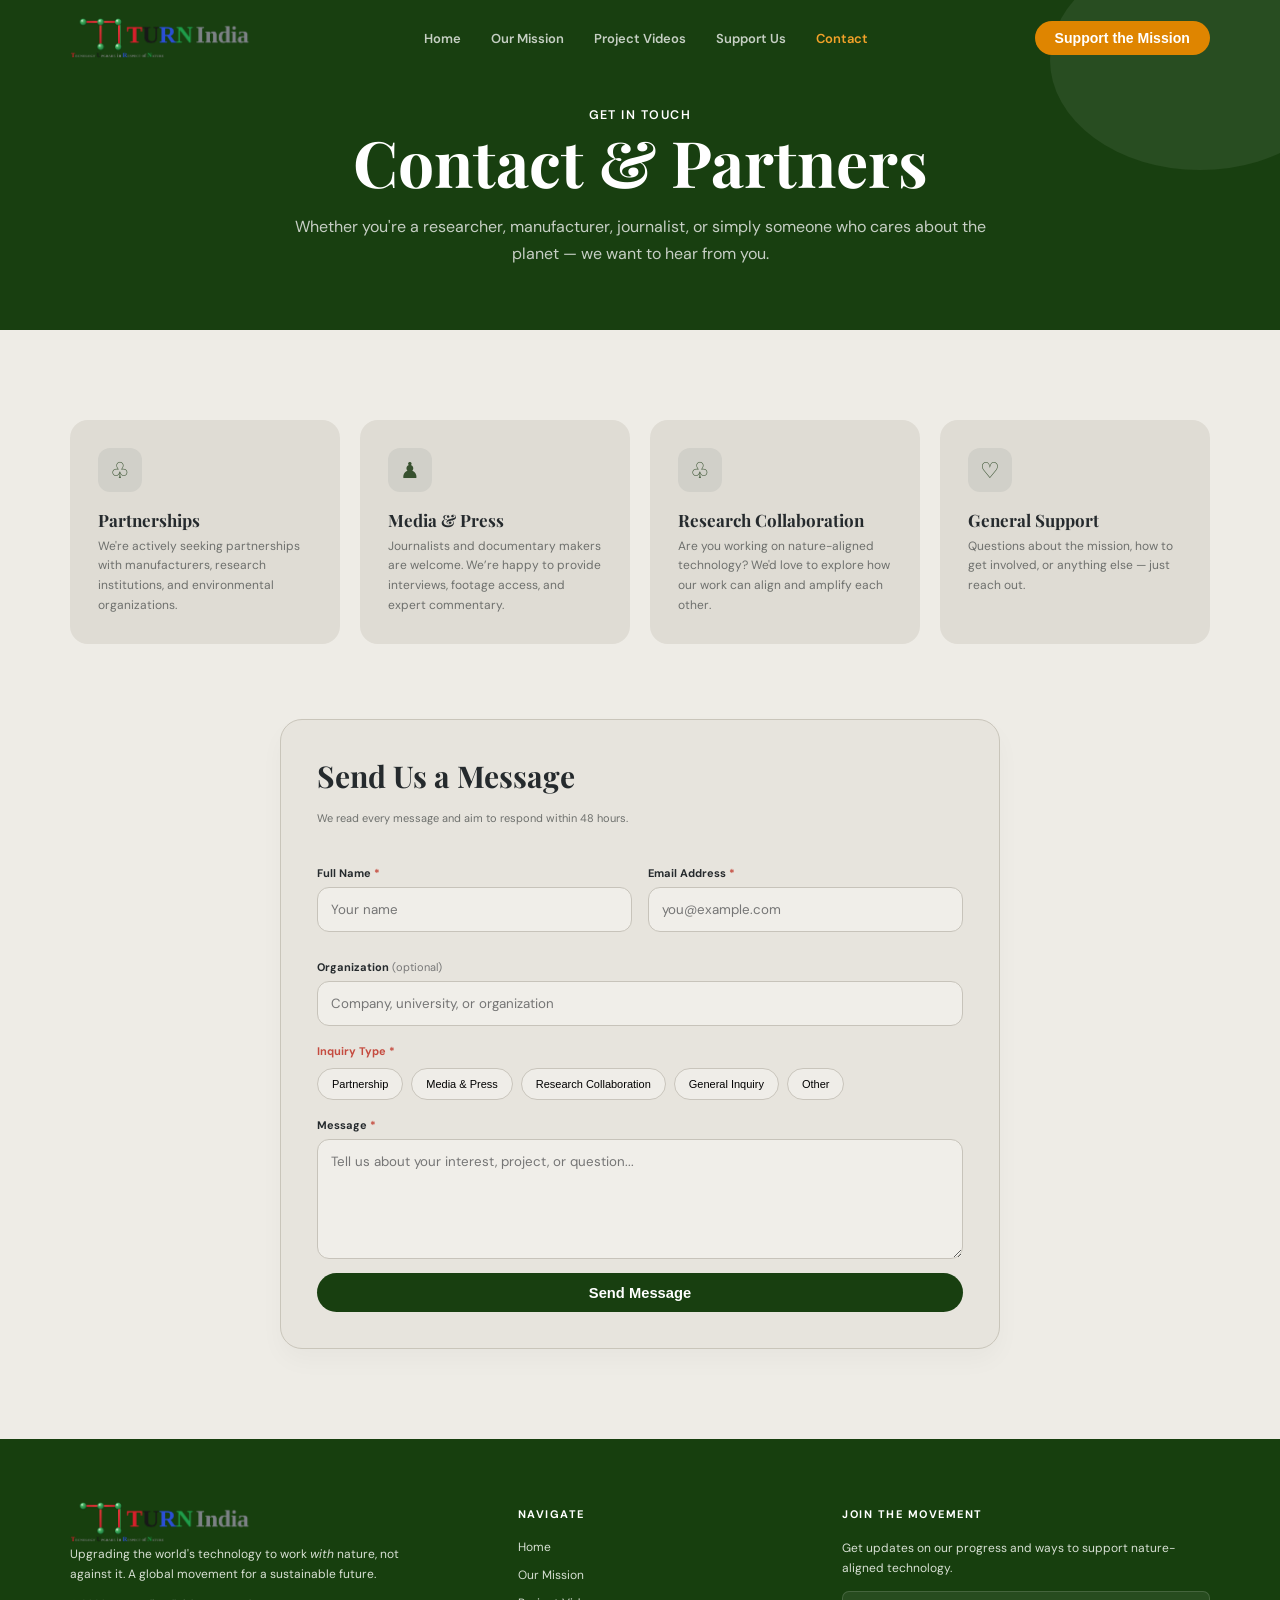
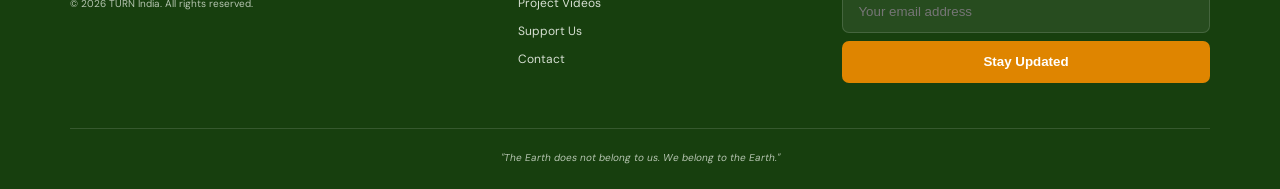
==== commit 8fd66b42: "header footer content update" ====
--- a/contact.html
+++ b/contact.html
@@ -8,7 +8,6 @@
   <meta content="width=device-width, initial-scale=1.0" name="viewport">
   <meta content="TURN India | Upgrade Technology Protect Nature." name="keywords">
   <meta content="A modern environmental technology movement." name="description">
-  <!-- Favicon -->
   <link id="favicon" rel="shortcut icon" href="assets/favicon.png" type="image/x-png">
   <link rel="preconnect" href="https://fonts.googleapis.com">
   <link rel="preconnect" href="https://fonts.gstatic.com" crossorigin>
@@ -20,9 +19,9 @@
 
 <body>
   <header class="navbar">
-    <!-- <header class="navbar solid"></header> -->
-    <a class="brand" href="index.html"><span class="brand-mark">T</span><span><b>TURN</b> India<small>Upgrade in
-          Progress</small></span></a>
+      <a href="index.html" class="brand">
+        <img src="assets/logo.png" alt="TURN India logo" class="brand-logo">
+      </a>
     <button class="menu-toggle"><span></span><span></span></button>
     <nav>
       <a href="index.html">Home</a>
@@ -94,31 +93,13 @@
       </form>
     </section>
   </main>
-
-  <!-- <footer class="footer">
-    <div class="footer-grid">
-      <div><a class="brand" href="index.html"><span class="brand-mark">T</span><span><b>TURN</b> India<small>Upgrade in
-              Progress</small></span></a>
-        <p>Upgrading the world's technology to work <i>with</i> nature, not against it. A global movement for a
-          sustainable future.</p><small>© 2026 TURN India. All rights reserved.</small>
-      </div>
-      <div>
-        <h4>NAVIGATE</h4><a href="index.html">Home</a><a href="index.html#mission">Our Mission</a><a
-          href="index.html#project">Project Videos</a><a href="contact.html">Support Us</a>
-      </div>
-      <div>
-        <h4>JOIN THE MOVEMENT</h4>
-        <p>Get updates on our progress and ways to support nature-aligned technology.</p>
-        <form class="newsletter"><input type="email" placeholder="Your email address" required><button>Stay
-            Updated</button></form>
-      </div>
-    </div>
-    <div class="footer-bottom"><i>"The Earth does not belong to us. We belong to the Earth."</i></div>
-  </footer> -->
   <footer class="footer">
     <div class="footer-grid">
-      <div><a class="brand" href="index.html"><span class="brand-mark">T</span><span><b>TURN</b> India<small>Upgrade in
-              Progress</small></span></a>
+      <div>
+        <a class="brand" href="index.html">
+          <img src="assets/logo.png" alt="TURN India logo" class="brand-logo">
+          <!-- <span class="brand-mark">T</span><span><b>TURN</b> India<small>Upgrade in Progress</small></span> -->
+            </a>
         <p>Upgrading the world's technology to work <i>with</i> nature, not against it. A global movement for a
           sustainable future.</p><small>© 2026 TURN India. All rights reserved.</small>
       </div>
--- a/assets/style.css
+++ b/assets/style.css
@@ -144,6 +144,15 @@
     transition: .3s transform, .3s box-shadow
 }
 
+.nav-inner{
+  max-width:1300px; margin:0 auto;
+  min-height:var(--nav-h);
+  padding:16px 32px;
+  display:flex; align-items:center; gap:28px;
+}
+.brand{ display:flex; }
+.brand-logo{ height:46px; width:auto; }
+
 .btn:hover {
     transform: translateY(-3px);
     box-shadow: 0 10px 24px #0002
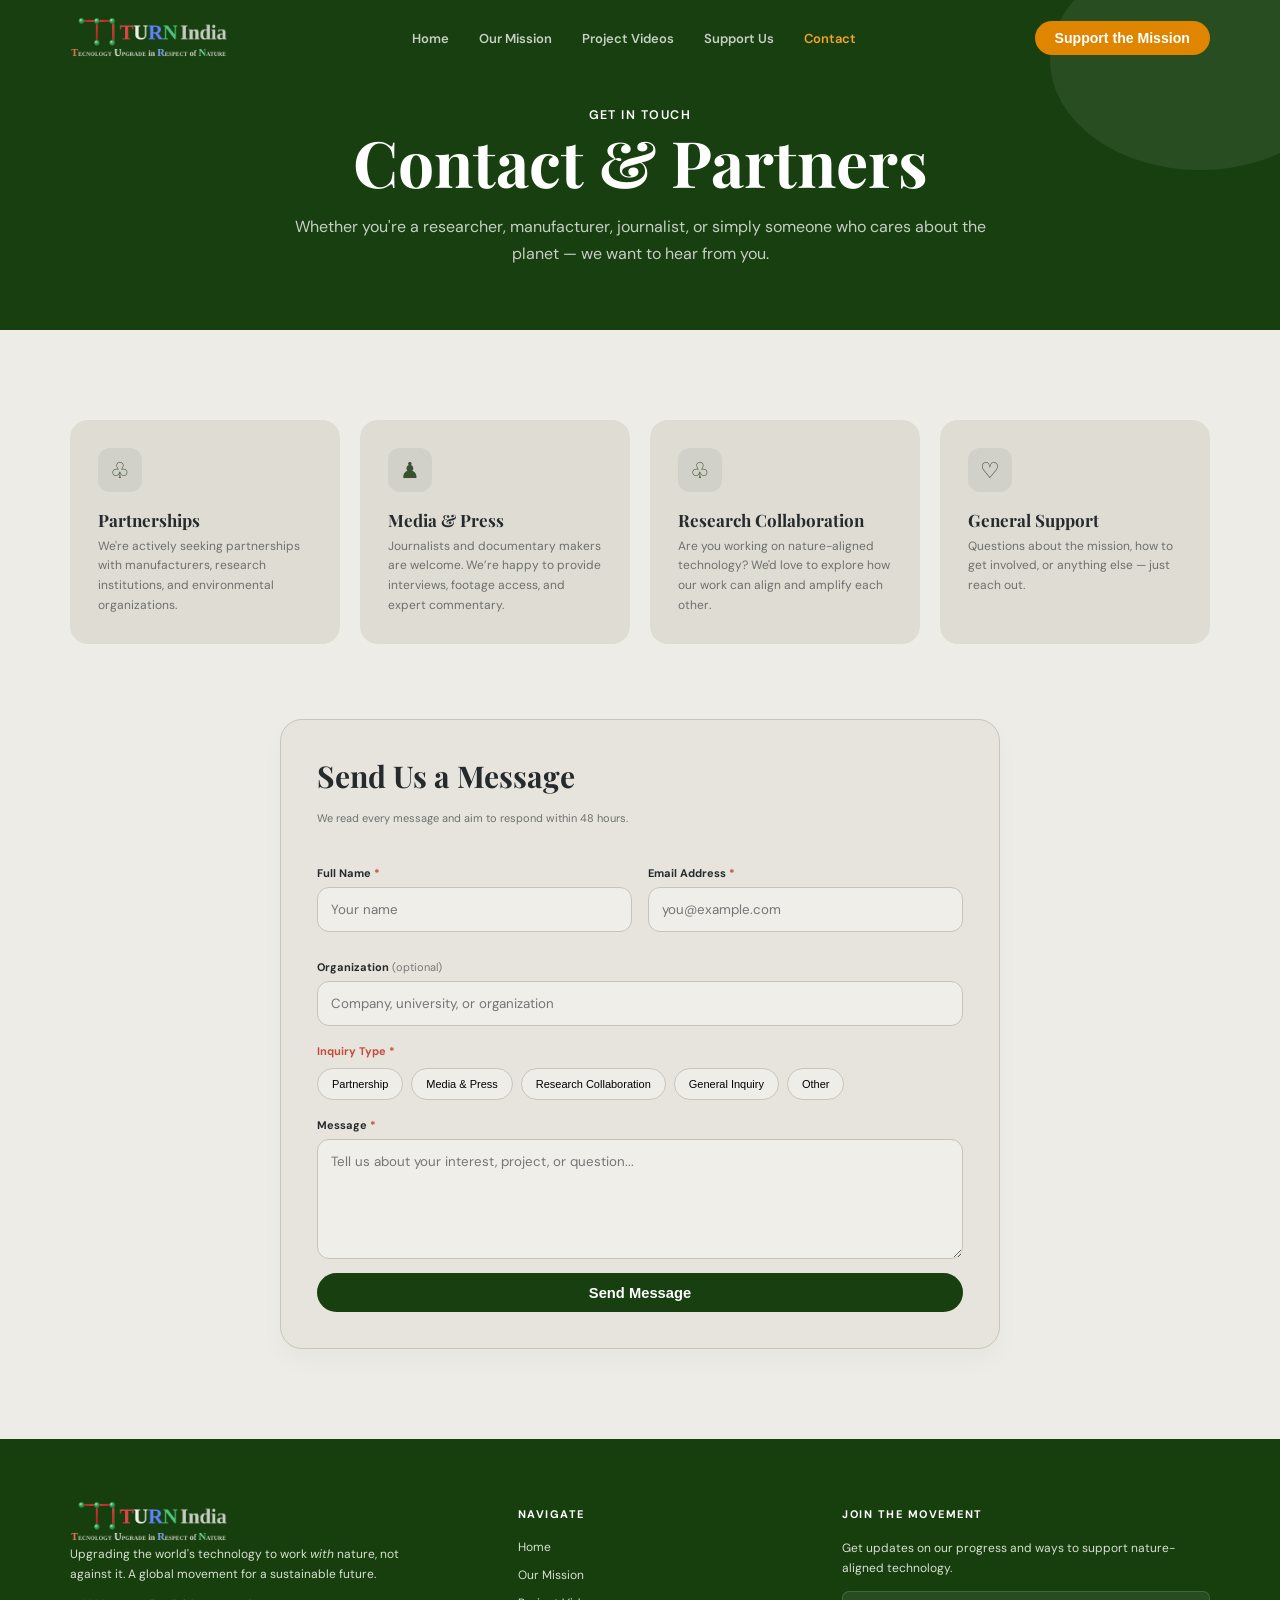
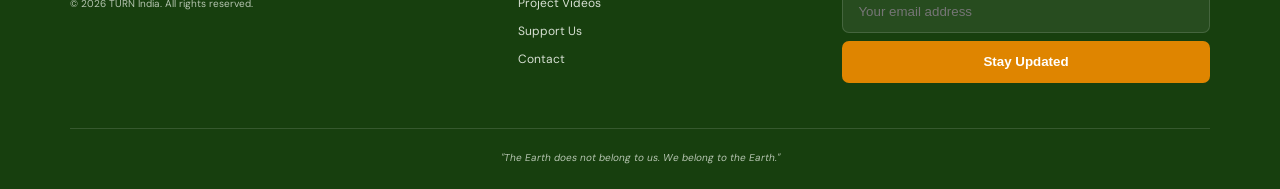
==== commit 3b21eccb: "Head meta content Changes" ====
--- a/contact.html
+++ b/contact.html
@@ -4,9 +4,9 @@
 <head>
   <meta charset="UTF-8">
   <meta name="viewport" content="width=device-width, initial-scale=1.0">
-  <title>Contact & Partners | TURN India</title>
+  <title>Contact & Partners | TurnIndia</title>
   <meta content="width=device-width, initial-scale=1.0" name="viewport">
-  <meta content="TURN India | Upgrade Technology Protect Nature." name="keywords">
+  <meta content="TurnIndia | Upgrade Technology Protect Nature." name="keywords">
   <meta content="A modern environmental technology movement." name="description">
   <link id="favicon" rel="shortcut icon" href="assets/favicon.png" type="image/x-png">
   <link rel="preconnect" href="https://fonts.googleapis.com">
--- a/assets/style.css
+++ b/assets/style.css
@@ -1434,4 +1434,61 @@
   border:1px solid rgba(45,80,22,.06);
 }
 .goes-card h3{ font-size:1.15rem; }
-.goes-card p{ color:var(--text-muted); font-size:.94rem; margin-bottom:0; }+.goes-card p{ color:var(--text-muted); font-size:.94rem; margin-bottom:0; }
+
+/* Video as dynamically addded */
+
+.video-modal {
+  position: fixed;
+  inset: 0;
+  z-index: 999;
+  display: none;
+  align-items: center;
+  justify-content: center;
+}
+
+.video-modal.open {
+  display: flex;
+}
+
+.video-modal-backdrop {
+  position: absolute;
+  inset: 0;
+  background: rgba(0, 0, 0, 0.75);
+}
+
+.video-modal-content {
+  position: relative;
+  z-index: 1;
+  background: #fff;
+  border-radius: 12px;
+  max-width: 800px;
+  width: 92%;
+  overflow: hidden;
+}
+
+.video-modal-content video {
+  width: 100%;
+  max-height: 60vh;
+  background: #000;
+  display: block;
+}
+
+.video-modal-info {
+  padding: 16px 20px;
+}
+
+.video-modal-close {
+  position: absolute;
+  top: 10px;
+  right: 12px;
+  z-index: 2;
+  background: rgba(0, 0, 0, 0.6);
+  color: #fff;
+  border: none;
+  border-radius: 50%;
+  width: 32px;
+  height: 32px;
+  cursor: pointer;
+  font-size: 16px;
+}
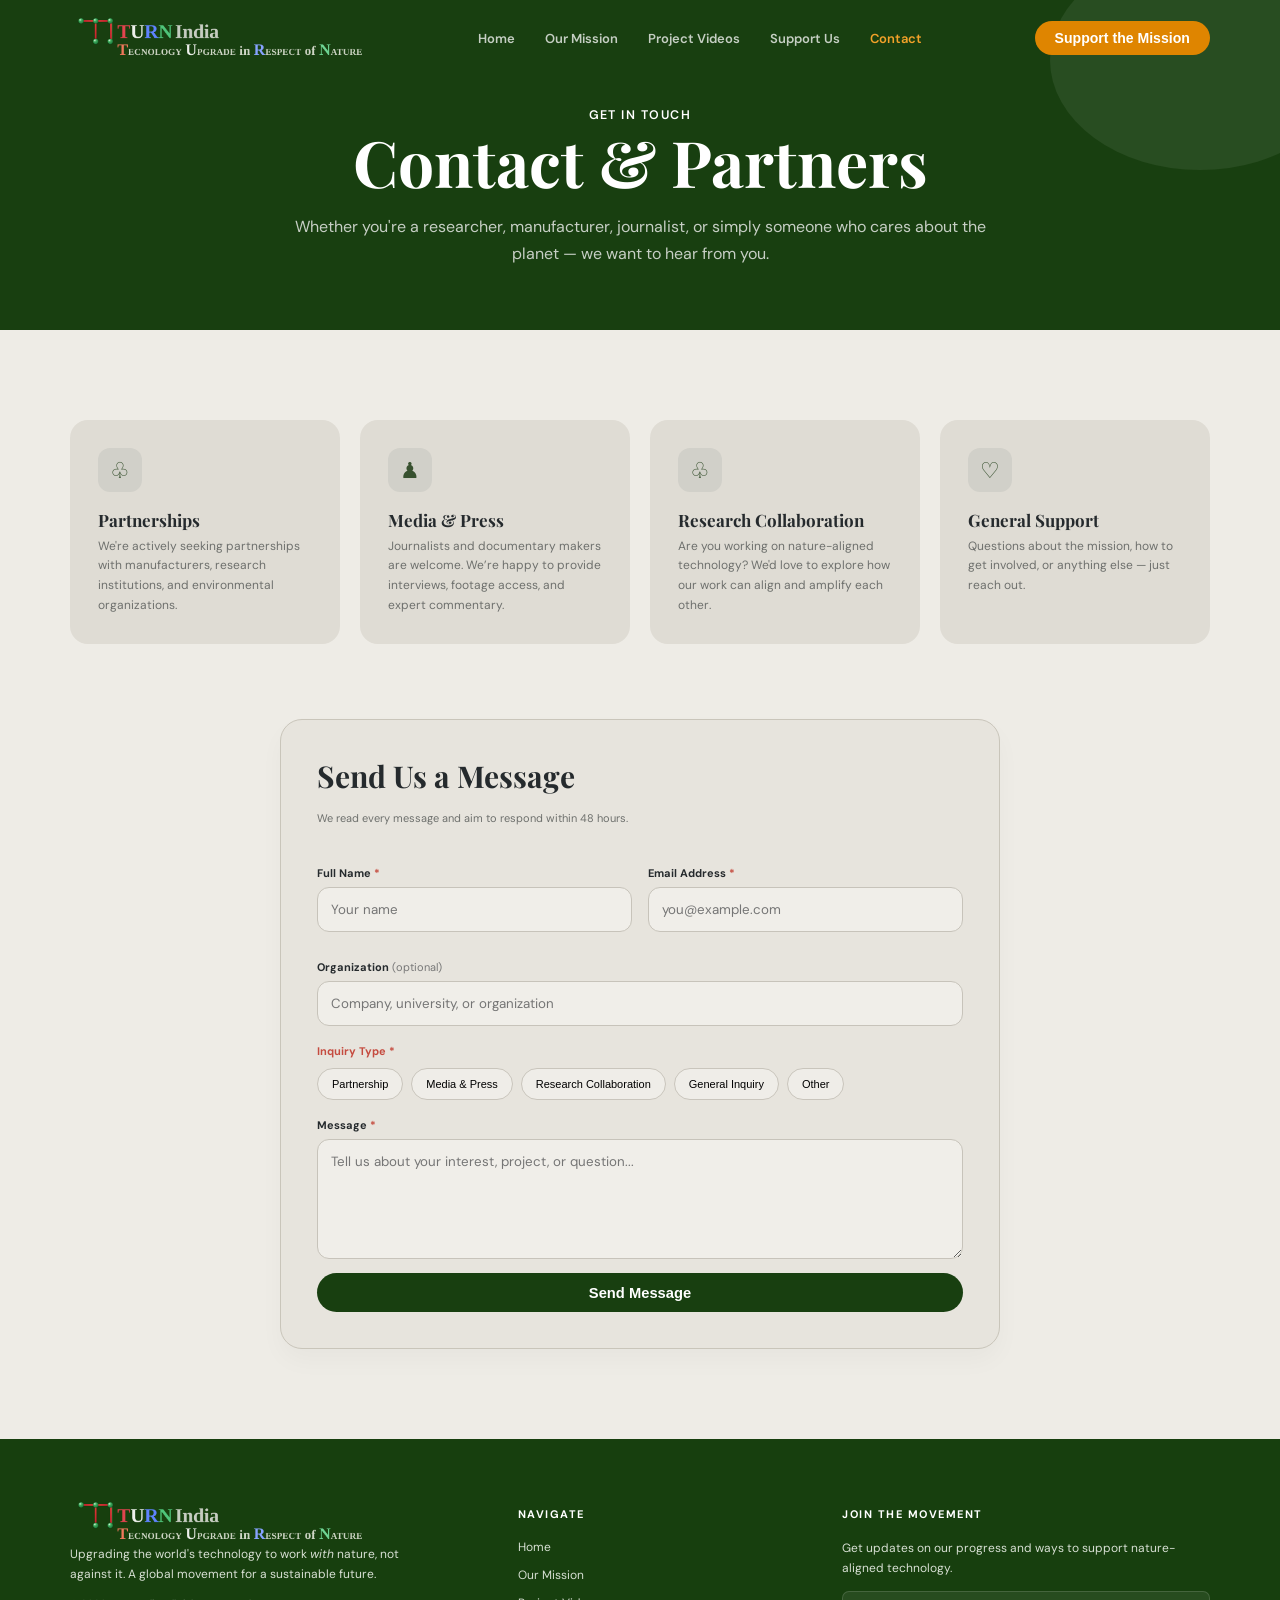
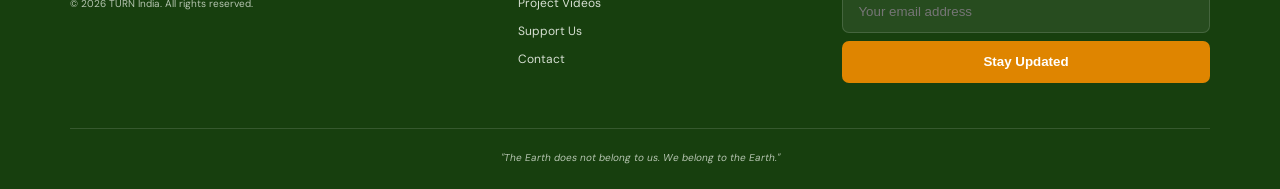
==== commit d47d1d64: "contact page api integration" ====
--- a/contact.html
+++ b/contact.html
@@ -19,18 +19,18 @@
 
 <body>
   <header class="navbar">
-      <a href="index.html" class="brand">
-        <img src="assets/logo.png" alt="TURN India logo" class="brand-logo">
-      </a>
+    <a href="index.html" class="brand">
+      <img src="assets/logo.png" alt="TURN India logo" class="brand-logo">
+    </a>
     <button class="menu-toggle"><span></span><span></span></button>
     <nav>
       <a href="index.html">Home</a>
       <a href="mission.html">Our Mission</a>
       <a href="videos.html">Project Videos</a>
       <a href="support.html">Support Us</a>
-      <a href="contact.html"  class="active">Contact</a>
+      <a href="contact.html" class="active">Contact</a>
     </nav>
-      
+
     <a class="btn btn-orange nav-cta" href="support.html">Support the Mission</a>
   </header>
 
@@ -78,7 +78,7 @@
         <div class="form-row"><label>Full Name <b>*</b><input type="text" name="name" placeholder="Your name"
               required></label><label>Email Address <b>*</b><input type="email" name="email"
               placeholder="you@example.com" required></label></div>
-        <label>Organization <span>(optional)</span><input type="text" name="organization"
+        <label>Organization <span>(optional)</span><input type="text" name="subject"
             placeholder="Company, university, or organization"></label>
         <div class="inquiry"><b>Inquiry Type *</b>
           <div class="chips"><button type="button" data-type="Partnership">Partnership</button><button type="button"
@@ -99,7 +99,7 @@
         <a class="brand" href="index.html">
           <img src="assets/logo.png" alt="TURN India logo" class="brand-logo">
           <!-- <span class="brand-mark">T</span><span><b>TURN</b> India<small>Upgrade in Progress</small></span> -->
-            </a>
+        </a>
         <p>Upgrading the world's technology to work <i>with</i> nature, not against it. A global movement for a
           sustainable future.</p><small>© 2026 TURN India. All rights reserved.</small>
       </div>
@@ -108,8 +108,8 @@
         <a href="index.html">Home</a>
         <a href="mission.html">Our Mission</a>
         <a href="videos.html">Project Videos</a>
-          <a href="support.html">Support Us</a>
-          <a href="contact.html">Contact</a>
+        <a href="support.html">Support Us</a>
+        <a href="contact.html">Contact</a>
       </div>
       <div>
         <h4>JOIN THE MOVEMENT</h4>
@@ -121,9 +121,80 @@
     <div class="footer-bottom"><i>"The Earth does not belong to us. We belong to the Earth."</i></div>
   </footer>
   <div class="toast" id="toast"></div>
-  <div class="toast" id="toast"></div>
   <script src="https://code.jquery.com/jquery-3.7.1.min.js"></script>
   <script src="assets/script.js"></script>
+  <script>
+    // ---- Inquiry type chip selection ----
+    const chipButtons = document.querySelectorAll(".chips button");
+    const inquiryInput = document.getElementById("inquiryType");
+
+    chipButtons.forEach((btn) => {
+      btn.addEventListener("click", () => {
+        chipButtons.forEach((b) => b.classList.remove("active"));
+        btn.classList.add("active");
+        inquiryInput.value = btn.dataset.type;
+      });
+    });
+
+    // ---- Form submission ----
+    const form = document.getElementById("message");
+    const toast = document.getElementById("toast");
+
+    function showToast(text, isError = false) {
+      toast.textContent = text;
+      toast.classList.add("show");
+      toast.classList.toggle("error", isError);
+      setTimeout(() => toast.classList.remove("show"), 3500);
+    }
+
+    form.addEventListener("submit", async function (e) {
+      e.preventDefault();
+
+      if (!inquiryInput.value) {
+        showToast("Please select an inquiry type.", true);
+        return;
+      }
+
+      const formData = new FormData(form);
+      const payload = {
+        name: formData.get("name"),
+        email: formData.get("email"),
+        subject: formData.get("subject"),
+        inquiryType: inquiryInput.value,
+        message: formData.get("message"),
+      };
+
+      const submitBtn = form.querySelector("button[type='submit']");
+      const originalText = submitBtn.textContent;
+      submitBtn.disabled = true;
+      submitBtn.textContent = "Sending...";
+
+      try {
+        const res = await fetch("https://turn-india-next.vercel.app/api/contacts", {
+          method: "POST",
+          headers: { "Content-Type": "application/json" },
+          body: JSON.stringify(payload),
+        });
+
+        const result = await res.json();
+
+        if (res.ok && result.success) {
+          showToast("Message sent! We'll get back to you within 48 hours.");
+          form.reset();
+          chipButtons.forEach((b) => b.classList.remove("active"));
+          inquiryInput.value = "";
+        } else {
+          showToast(result.message || "Something went wrong. Please try again.", true);
+        }
+      } catch (err) {
+        console.error("Contact form submit error:", err);
+        showToast("Network error. Please try again later.", true);
+      } finally {
+        submitBtn.disabled = false;
+        submitBtn.textContent = originalText;
+      }
+    });
+  </script>
 </body>
 
 </html>
--- a/assets/style.css
+++ b/assets/style.css
@@ -1491,4 +1491,39 @@
   height: 32px;
   cursor: pointer;
   font-size: 16px;
-}+}
+/* fixed at the top, transparent by default, and switch to a solid background once the user scrolls */
+/* 03/09/2026 */
+.navbar {
+  position: fixed;
+  top: 0;
+  left: 0;
+  width: 100%;
+  z-index: 1000;
+  background: transparent;
+  box-shadow: none;
+  transition: background 0.3s ease, box-shadow 0.3s ease, padding 0.3s ease;
+}
+
+.navbar.scrolled {
+  background: linear-gradient(90deg, #12390cdd, #12390c99),
+              radial-gradient(circle at 70% 40%, transparent, #061b06aa);
+  box-shadow: 0 2px 12px rgba(0, 0, 0, 0.25);
+}
+.navbar.scrolled a,
+.navbar.scrolled .brand-logo {
+  color: #f5f5f0; /* light text once scrolled */
+}
+/* .navbar.scrolled {
+  background: rgba(255, 255, 255, 0.95); /* swap for your theme's bg color *
+  box-shadow: 0 2px 12px rgba(0, 0, 0, 0.08);
+} */
+
+/* Since navbar is now fixed (out of flow), push page content down
+   so the hero isn't hidden underneath it */
+body {
+  padding-top: 0; /* keep 0 if hero should sit behind navbar (transparent look) */
+}
+
+/* If hero should NOT sit under the navbar, uncomment instead: */
+/* main { padding-top: 80px; } */
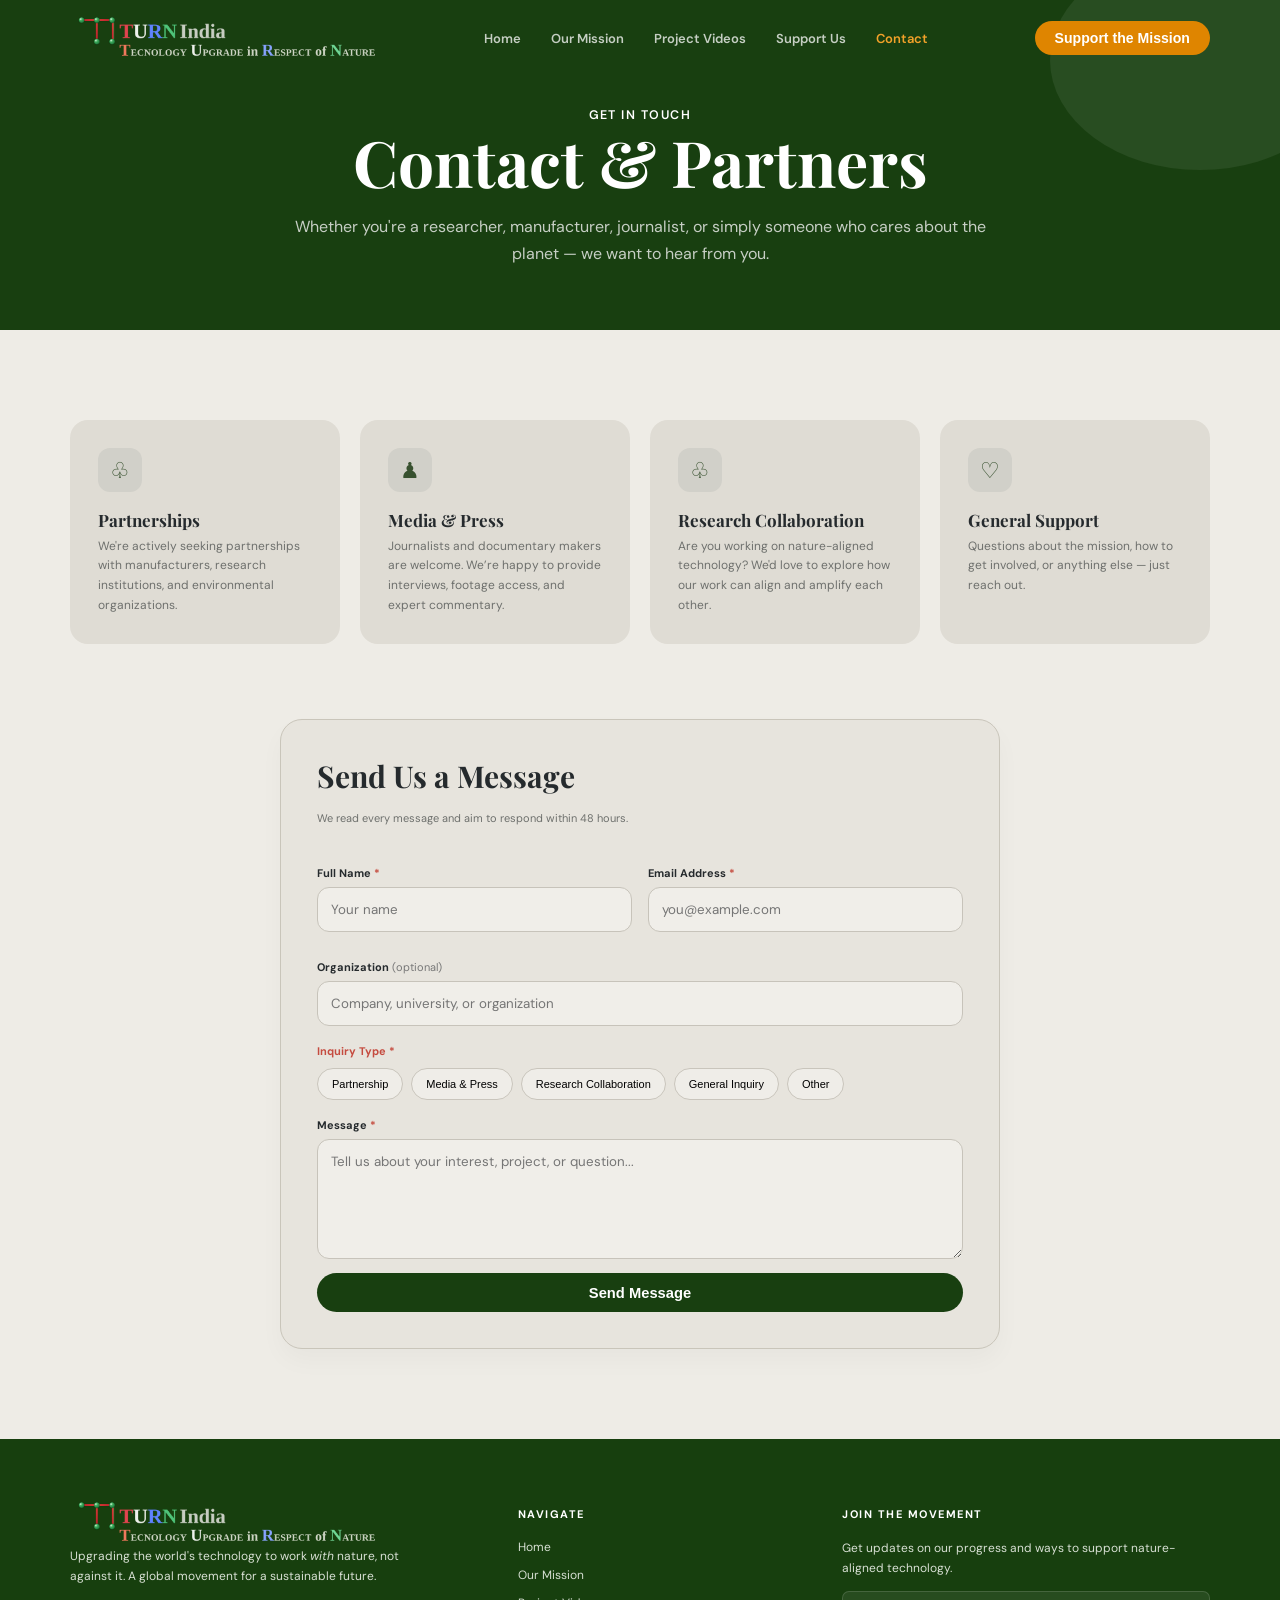
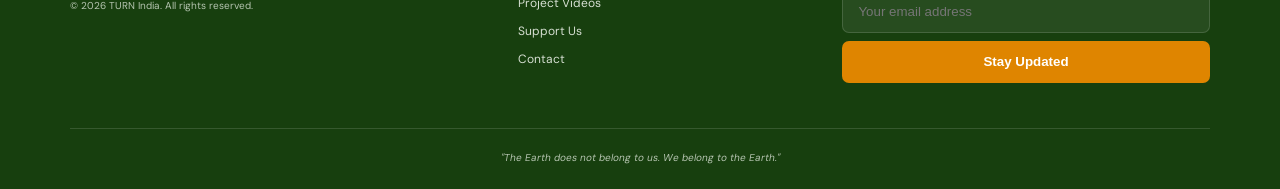
==== commit bb2403b7: "mobile view top navigation media query and toggle open left-right favicon added..." ====
--- a/contact.html
+++ b/contact.html
@@ -11,6 +11,7 @@
   <link id="favicon" rel="shortcut icon" href="assets/favicon.png" type="image/x-png">
   <link rel="preconnect" href="https://fonts.googleapis.com">
   <link rel="preconnect" href="https://fonts.gstatic.com" crossorigin>
+   <link rel="stylesheet" href="https://cdnjs.cloudflare.com/ajax/libs/font-awesome/6.5.1/css/all.min.css">
   <link
     href="https://fonts.googleapis.com/css2?family=DM+Sans:wght@400;500;600;700&family=Playfair+Display:wght@600;700;800&display=swap"
     rel="stylesheet">
@@ -19,10 +20,19 @@
 
 <body>
   <header class="navbar">
-    <a href="index.html" class="brand">
+    <!-- <a href="index.html" class="brand">
       <img src="assets/logo.png" alt="TURN India logo" class="brand-logo">
     </a>
-    <button class="menu-toggle"><span></span><span></span></button>
+    <button class="menu-toggle"><span></span><span></span></button> -->
+    <a href="index.html" class="brand">
+      <picture>
+        <source media="(max-width: 576px)" srcset="assets/logo-mobile.png">
+        <img src="assets/logo.png" alt="TURN India logo" class="brand-logo">
+      </picture>
+    </a>
+    <button class="menu-toggle" aria-label="Open menu">
+      <i class="fas fa-align-left"></i>
+    </button>
     <nav>
       <a href="index.html">Home</a>
       <a href="mission.html">Our Mission</a>
@@ -160,7 +170,7 @@
         name: formData.get("name"),
         email: formData.get("email"),
         subject: formData.get("subject"),
-        inquiryType: inquiryInput.value,
+        // inquiryType: inquiryInput.value,
         message: formData.get("message"),
       };
 
@@ -170,6 +180,7 @@
       submitBtn.textContent = "Sending...";
 
       try {
+        //const res = await fetch("http://localhost:3000/api/public/contact", {
         const res = await fetch("https://turn-india-next.vercel.app/api/contacts", {
           method: "POST",
           headers: { "Content-Type": "application/json" },
--- a/assets/style.css
+++ b/assets/style.css
@@ -1526,4 +1526,254 @@
 }
 
 /* If hero should NOT sit under the navbar, uncomment instead: */
-/* main { padding-top: 80px; } */+/* main { padding-top: 80px; } */
+
+/* Mobile Responsive logo  */
+.brand-logo {
+  height: 48px;
+  width: auto;
+  display: block;
+}
+
+@media (max-width: 991px) {
+  .brand-logo {
+    height: 38px;
+  }
+}
+
+@media (max-width: 576px) {
+  .brand-logo {
+    height: 30px;
+  }
+}
+
+/* ============================================
+   MOBILE / TABLET NAVBAR FIX
+   Append this to the END of assets/style.css
+   Covers: phones + tablets (<= 992px)
+   ============================================ */
+
+@media (max-width: 992px) {
+
+  .navbar {
+    display: flex;
+    align-items: center;
+    justify-content: space-between;
+    padding: 10px 16px;
+    background: linear-gradient(90deg, #12390cdd, #12390c99),
+              radial-gradient(circle at 70% 40%, transparent, #061b06aa);
+    box-shadow: 0 1px 6px rgba(0, 0, 0, 0.08);
+    position: sticky;
+    top: 0;
+    z-index: 999;
+  }
+
+  /* Logo block */
+  .navbar .brand {
+    display: flex;
+    align-items: center;
+    flex-shrink: 0;
+  }
+
+  .brand-logo {
+    height: 34px;      /* keeps logo compact on small screens */
+    width: auto;
+    max-width: 160px;
+    object-fit: contain;
+  }
+
+  /* Hamburger button — boxed style like the reference */
+  .menu-toggle {
+    display: flex;
+    flex-direction: column;
+    justify-content: center;
+    align-items: center;
+    gap: 5px;
+    width: 42px;
+    height: 38px;
+    border: 1px solid #d7dbe0;
+    border-radius: 8px;
+    background: #fff;
+    cursor: pointer;
+    flex-shrink: 0;
+  }
+
+  .menu-toggle span {
+    display: block;
+    width: 20px;
+    height: 2px;
+    background: #16324f;   /* adjust to your brand navy/orange */
+    border-radius: 2px;
+    transition: transform 0.25s ease, opacity 0.25s ease;
+  }
+
+  /* X animation when menu is open — JS toggles .is-open on .menu-toggle */
+  .menu-toggle.is-open span:nth-child(1) {
+    transform: translateY(7px) rotate(45deg);
+  }
+  .menu-toggle.is-open span:nth-child(2) {
+    transform: translateY(-7px) rotate(-45deg);
+  }
+
+  /* Off-canvas / dropdown nav */
+  nav {
+    position: absolute;
+    top: 100%;
+    left: 0;
+    right: 0;
+    background: #fff;
+    flex-direction: column;
+    align-items: stretch;
+    max-height: 0;
+    overflow: hidden;
+    box-shadow: 0 6px 14px rgba(0, 0, 0, 0.08);
+    transition: max-height 0.3s ease;
+  }
+
+  nav.is-open {
+    max-height: 400px;   /* enough to fit all links */
+  }
+
+  nav a {
+    padding: 14px 20px;
+    border-bottom: 1px solid #f0f0f0;
+    width: 100%;
+    box-sizing: border-box;
+  }
+
+  /* CTA button moves inside the mobile nav instead of sitting in the bar */
+  .nav-cta {
+    order: 3;
+    margin: 14px 20px;
+  }
+
+  .navbar .nav-cta {
+    display: none;   /* hide the top-bar CTA on small screens; shown inside nav instead */
+  }
+}
+
+@media (max-width: 576px) {
+  .brand-logo {
+    height: 28px;
+    max-width: 130px;
+  }
+
+  .menu-toggle {
+    width: 38px;
+    height: 34px;
+  }
+}
+
+@media (max-width: 992px) {
+  .menu-toggle {
+    display: flex;
+    justify-content: center;
+    align-items: center;
+    width: 42px;
+    height: 38px;
+    border: 1px solid #d7dbe0;
+    border-radius: 8px;
+    background: #fff;
+    cursor: pointer;
+    flex-shrink: 0;
+    font-size: 18px;
+    color: #16324f;   /* adjust to your brand color */
+    transition: background 0.2s ease, color 0.2s ease;
+  }
+
+  .menu-toggle:hover {
+    background: #f5f6f8;
+  }
+
+  .menu-toggle.is-open {
+    background: #16324f;
+    color: #fff;
+  }
+}
+
+@media (max-width: 992px) {
+  .navbar {
+    display: flex;
+    align-items: center;
+    justify-content: space-between;
+    padding: 10px 16px;
+    background: linear-gradient(90deg, #12390cdd, #12390c99),
+              radial-gradient(circle at 70% 40%, transparent, #061b06aa);
+    box-shadow: 0 1px 6px rgba(0, 0, 0, 0.08);
+    position: sticky;
+    top: 0;
+    z-index: 999;
+  }
+
+  .navbar > .nav-cta {
+    display: none !important;
+  }
+
+  .brand-logo {
+    height: 34px;
+    width: auto;
+    max-width: 160px;
+    object-fit: contain;
+  }
+
+  .menu-toggle {
+    display: flex;
+    justify-content: center;
+    align-items: center;
+    width: 42px;
+    height: 38px;
+    border: 1px solid #d7dbe0;
+    border-radius: 8px;
+    background: #fff;
+    cursor: pointer;
+    font-size: 18px;
+    color: #16324f;
+  }
+
+  .menu-toggle.is-open {
+    background: #16324f;
+    color: #fff;
+  }
+
+  nav {
+    display: none !important;
+    position: absolute !important;
+    top: 100% !important;
+    left: 0 !important;
+    right: 0 !important;
+    width: 100% !important;
+    flex-direction: column !important;
+    align-items: stretch !important;
+    background: #ffffff !important;
+    box-shadow: 0 6px 14px rgba(0, 0, 0, 0.12);
+    z-index: 998;
+    margin: 0;
+    padding: 8px 0;
+  }
+
+  nav.is-open {
+    display: flex !important;
+  }
+
+  nav a {
+    display: block !important;
+    width: 100%;
+    box-sizing: border-box;
+    padding: 14px 20px !important;
+    border-bottom: 1px solid #f0f0f0;
+    color: #16324f !important;
+    background: transparent !important;
+  }
+
+  nav a.active,
+  nav a:hover {
+    color: #e08325 !important;
+    background: #faf6ef !important;
+  }
+
+  nav .nav-cta {
+    display: block !important;
+    margin: 12px 20px !important;
+    text-align: center;
+  }
+}
